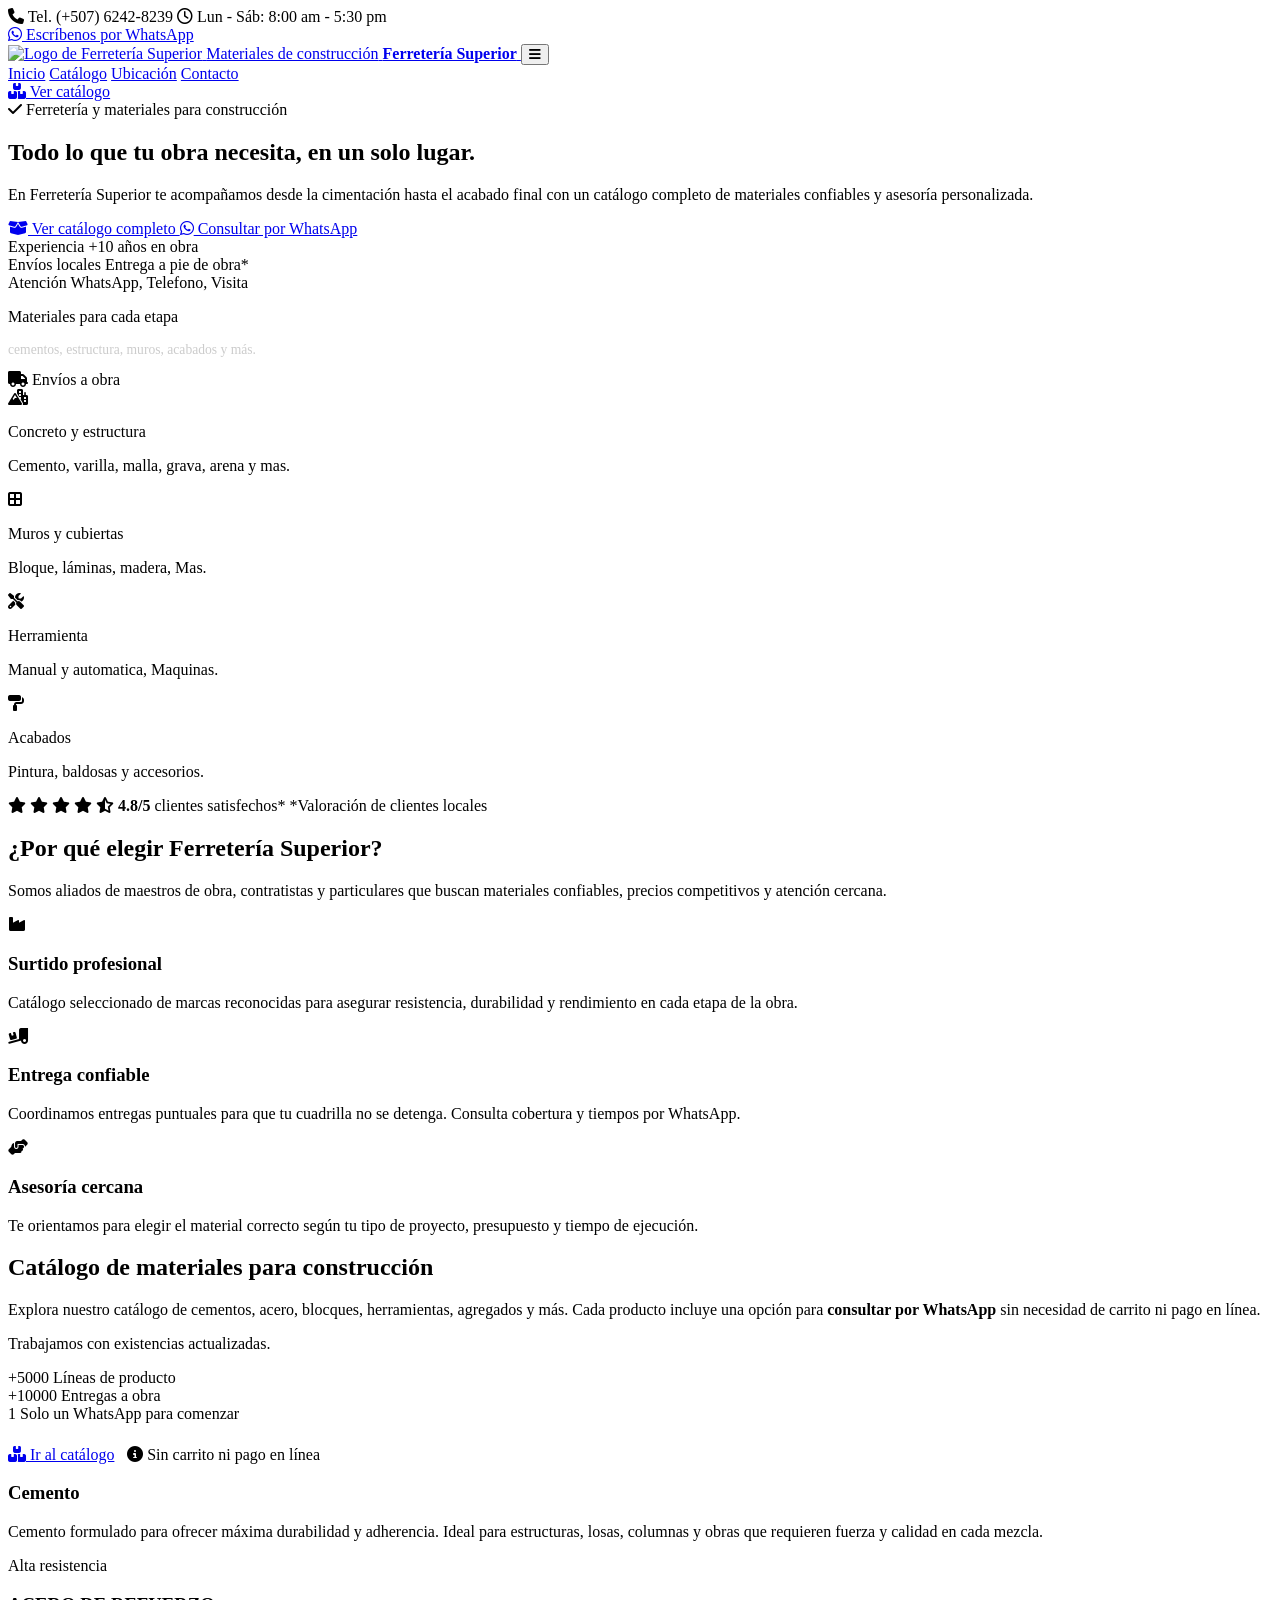
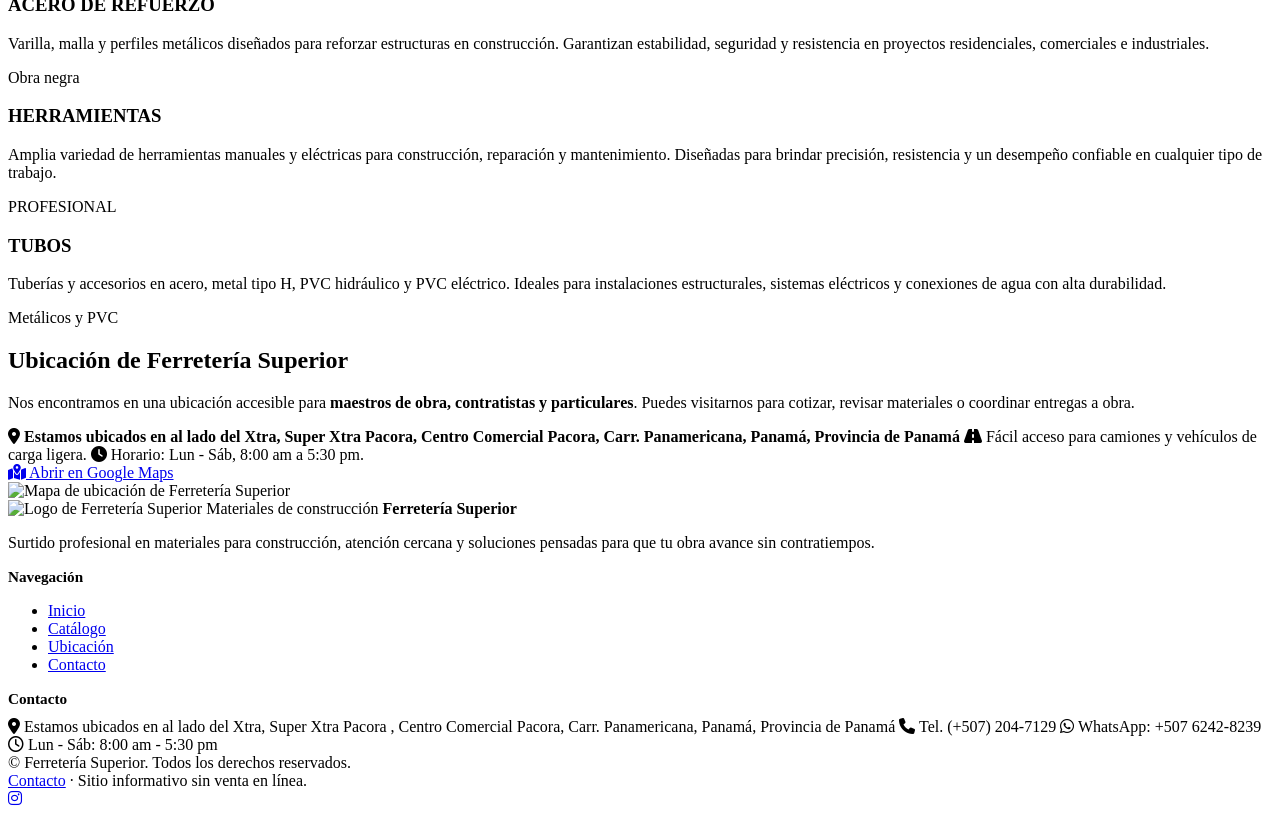
==== index.html @ 2f83ff66 "Add files via upload" ====
<!DOCTYPE html>
<html lang="es">
  <head>
    <meta charset="UTF-8" />
    <meta
      name="viewport"
      content="width=device-width, initial-scale=1.0"
    />
    <title>Ferretería Superior | Materiales para Construcción</title>
    <meta
      name="description"
      content="Ferretería Superior ofrece cemento, acero, block, tabique, agregados y más materiales para construcción. Catálogo profesional, atención por WhatsApp y ubicación clara."
    />
    <meta
      name="keywords"
      content="ferretería, materiales de construcción, cemento, varilla, block, arena, grava, Ferretería Superior"
    />
    <meta name="author" content="Ferretería Superior" />
    <meta property="og:title" content="Ferretería Superior | Materiales para Construcción" />
    <meta
      property="og:description"
      content="Tu aliado confiable en materiales de construcción. Consulta y realiza pedidos por WhatsApp."
    />
    <meta property="og:type" content="website" />

    <link
      rel="preconnect"
      href="https://fonts.googleapis.com"
    />
    <link
      rel="preconnect"
      href="https://fonts.gstatic.com"
      crossorigin
    />
    <link
      href="https://fonts.googleapis.com/css2?family=Poppins:wght@300;400;500;600;700&display=swap"
      rel="stylesheet"
    />
    <link
      rel="stylesheet"
      href="https://cdnjs.cloudflare.com/ajax/libs/font-awesome/6.5.1/css/all.min.css"
      integrity="sha512-DTOQO9RWCH3ppGqcWaEA1BIZOC6xxalwEsw9c2QQeAIftl+Vegovlnee1c9QX4TctnWMn13TZye+giMm8e2LwA=="
      crossorigin="anonymous"
      referrerpolicy="no-referrer"
    />
    <link rel="stylesheet" href="assets/css/styles.css" />
    <link rel="canonical" href="https://www.ferreteriasuperior.com/" />
  </head>
  <body>
    <div class="top-bar">
      <div class="container top-bar-inner">
        <div class="top-bar-info">
          <span>
            <i class="fa-solid fa-phone"></i>
            Tel. (+507) 6242-8239
          </span>
          <span>
            <i class="fa-regular fa-clock"></i>
            Lun - Sáb: 8:00 am - 5:30 pm
          </span>
        </div>
        <div class="top-bar-cta">
          <a
            href="https://wa.me/62428239?text=Hola%20Ferreter%C3%ADa%20Superior%2C%20quiero%20informaci%C3%B3n%20sobre%20materiales%20de%20construcci%C3%B3n."
            target="_blank"
            rel="noopener"
          >
            <i class="fa-brands fa-whatsapp"></i>
            Escríbenos por WhatsApp
          </a>
        </div>
      </div>
    </div>

    <header>
      <nav class="nav">
        <div class="container nav-inner">
          <a href="index.html" class="logo" aria-label="Inicio Ferretería Superior">
            <span class="logo-mark">
              <img src="img/LOGO.png" alt="Logo de Ferretería Superior" />
            </span>
            <span class="logo-text">
              <span>Materiales de construcción</span>
              <strong>Ferretería Superior</strong>
            </span>
          </a>

          <button
            class="nav-toggle"
            aria-label="Abrir menú"
          >
            <i class="fa-solid fa-bars"></i>
          </button>

          <div class="nav-links">
            <a href="index.html" class="active">Inicio</a>
            <a href="catalog.html">Catálogo</a>
            <a href="#ubicacion">Ubicación</a>
            <a href="contact.html">Contacto</a>
          </div>

          <div class="nav-actions">
            <a href="catalog.html" class="btn-outline">
              <i class="fa-solid fa-boxes-stacked"></i>
              Ver catálogo
            </a>
          </div>
        </div>
      </nav>

      <section class="hero">
        <div class="container hero-grid">
          <div>
            <div class="hero-kicker">
              <span class="badge">
                <i class="fa-solid fa-check"></i>
              </span>
              Ferretería y materiales para construcción
            </div>
            <h1 class="hero-title">
              Todo lo que tu
              <span class="hero-highlight">obra</span> necesita, en un solo lugar.
            </h1>
            <p class="hero-subtitle">
              En Ferretería Superior te acompañamos desde la cimentación hasta el
              acabado final con un catálogo completo de materiales confiables y asesoría
              personalizada.
            </p>
            <div class="hero-cta">
              <a href="catalog.html" class="btn-primary">
                <i class="fa-solid fa-box-open"></i>
                Ver catálogo completo
              </a>
              <a
                href="https://wa.me/62428239?text=Hola%20Ferreter%C3%ADa%20Superior%2C%20tengo%20una%20consulta%20sobre%20materiales%20para%20mi%20obra."
                target="_blank"
                rel="noopener"
                class="btn-secondary-light"
              >
                <i class="fa-brands fa-whatsapp"></i>
                Consultar por WhatsApp
              </a>
            </div>
            <div class="hero-meta">
              <div class="hero-meta-item">
                <span class="label">Experiencia</span>
                <span class="value">+10 años en obra</span>
              </div>
              <div class="hero-meta-item">
                <span class="label">Envíos locales</span>
                <span class="value">Entrega a pie de obra*</span>
              </div>
              <div class="hero-meta-item">
                <span class="label">Atención</span>
                <span class="value">WhatsApp, Telefono, Visita</span>
              </div>
            </div>
          </div>

          <aside class="hero-card" aria-label="Resumen de servicios de ferretería">
            <div class="hero-card-header">
              <div>
                <p class="hero-card-title">Materiales para cada etapa</p>
                <p style="font-size: 0.85rem; color: #cccccc;">
                  cementos, estructura, muros, acabados y más.
                </p>
              </div>
              <span class="hero-card-chip">
                <i class="fa-solid fa-truck"></i>
                Envíos a obra
              </span>
            </div>
            <div class="hero-card-grid">
              <div class="hero-mini-card">
                <i class="fa-solid fa-mountain-city"></i>
                <p class="hero-mini-title">Concreto y estructura</p>
                <p class="hero-mini-text">Cemento, varilla, malla, grava, arena y mas.</p>
              </div>
              <div class="hero-mini-card">
                <i class="fa-solid fa-border-all"></i>
                <p class="hero-mini-title">Muros y cubiertas</p>
                <p class="hero-mini-text">Bloque, láminas, madera, Mas.</p>
              </div>
              <div class="hero-mini-card">
                <i class="fa-solid fa-screwdriver-wrench"></i>
                <p class="hero-mini-title">Herramienta</p>
                <p class="hero-mini-text">Manual y automatica, Maquinas.</p>
              </div>
              <div class="hero-mini-card">
                <i class="fa-solid fa-paint-roller"></i>
                <p class="hero-mini-title">Acabados</p>
                <p class="hero-mini-text">Pintura, baldosas y accesorios.</p>
              </div>
            </div>
            <div class="hero-rating">
              <span>
                <span class="stars">
                  <i class="fa-solid fa-star"></i>
                  <i class="fa-solid fa-star"></i>
                  <i class="fa-solid fa-star"></i>
                  <i class="fa-solid fa-star"></i>
                  <i class="fa-solid fa-star-half-stroke"></i>
                </span>
                <strong>4.8/5</strong> clientes satisfechos*
              </span>
              <span>*Valoración de clientes locales</span>
            </div>
          </aside>
        </div>
      </section>
    </header>

    <main>
      <section class="section features" aria-labelledby="beneficios-title">
        <div class="container">
          <h2 id="beneficios-title" class="section-title">¿Por qué elegir Ferretería Superior?</h2>
          <p class="section-subtitle">
            Somos aliados de maestros de obra, contratistas y particulares que buscan
            materiales confiables, precios competitivos y atención cercana.
          </p>
          <div class="features-grid" aria-label="Beneficios principales">
            <article class="feature-card">
              <div class="feature-icon">
                <i class="fa-solid fa-industry"></i>
              </div>
              <h3 class="feature-title">Surtido profesional</h3>
              <p class="feature-text">
                Catálogo seleccionado de marcas reconocidas para asegurar resistencia,
                durabilidad y rendimiento en cada etapa de la obra.
              </p>
            </article>
            <article class="feature-card">
              <div class="feature-icon">
                <i class="fa-solid fa-truck-ramp-box"></i>
              </div>
              <h3 class="feature-title">Entrega confiable</h3>
              <p class="feature-text">
                Coordinamos entregas puntuales para que tu cuadrilla no se detenga. Consulta
                cobertura y tiempos por WhatsApp.
              </p>
            </article>
            <article class="feature-card">
              <div class="feature-icon">
                <i class="fa-solid fa-handshake-angle"></i>
              </div>
              <h3 class="feature-title">Asesoría cercana</h3>
              <p class="feature-text">
                Te orientamos para elegir el material correcto según tu tipo de proyecto,
                presupuesto y tiempo de ejecución.
              </p>
            </article>
          </div>
        </div>
      </section>

      <section
        class="section"
        aria-labelledby="catalogo-inicio-title"
      >
        <div class="container catalog-preview-grid">
          <div class="catalog-preview-copy">
            <h2 id="catalogo-inicio-title" class="section-title">
              Catálogo de materiales para construcción
            </h2>
            <p>
              Explora nuestro catálogo de cementos, acero, blocques, herramientas, agregados y más.
              Cada producto incluye una opción para
              <strong>consultar por WhatsApp</strong> sin necesidad de carrito ni pago en línea.
            </p>
            <p>
              Trabajamos con existencias actualizadas.
            </p>
            
            <div class="catalog-preview-stats">
              <div class="catalog-preview-stat">
                <span class="number">+5000</span>
                <span class="label">Líneas de producto</span>
              </div>
              <div class="catalog-preview-stat">
                <span class="number">+10000</span>
                <span class="label">Entregas a obra</span>
              </div>
              <div class="catalog-preview-stat">
                <span class="number">1</span>
                <span class="label">Solo un WhatsApp para comenzar</span>
              </div>
            </div>
            <div style="margin-top: 1.4rem; display: flex; gap: 0.8rem; flex-wrap: wrap;">
              <a href="catalog.html" class="btn-primary">
                <i class="fa-solid fa-boxes-stacked"></i>
                Ir al catálogo
              </a>
              <span class="badge-soft">
                <i class="fa-solid fa-circle-info"></i>
                Sin carrito ni pago en línea
              </span>
            </div>
          </div>
          <div class="catalog-preview-cards" aria-hidden="true">
            <div class="catalog-preview-card yellow">
              <h3>Cemento</h3>
              <p>Cemento formulado para ofrecer máxima durabilidad y adherencia. Ideal para estructuras, losas, columnas y obras que requieren fuerza y calidad en cada mezcla.</p>
              <span class="badge">Alta resistencia</span>
            </div>
            <div class="catalog-preview-card">
              <h3>ACERO DE REFUERZO</h3>
              <p>Varilla, malla y perfiles metálicos diseñados para reforzar estructuras en construcción. Garantizan estabilidad, seguridad y resistencia en proyectos residenciales, comerciales e industriales.</p>
              <span class="badge">Obra negra</span>
            </div>
            <div class="catalog-preview-card">
              <h3>HERRAMIENTAS</h3>
              <p>Amplia variedad de herramientas manuales y eléctricas para construcción, reparación y mantenimiento. Diseñadas para brindar precisión, resistencia y un desempeño confiable en cualquier tipo de trabajo.</p>
              <span class="badge">PROFESIONAL</span>
            </div>
            <div class="catalog-preview-card yellow">
              <h3>TUBOS</h3>
              <p>Tuberías y accesorios en acero, metal tipo H, PVC hidráulico y PVC eléctrico. Ideales para instalaciones estructurales, sistemas eléctricos y conexiones de agua con alta durabilidad.</p>
              <span class="badge">Metálicos y PVC</span>
            </div>
          </div>
        </div>
      </section>

      <section
        id="ubicacion"
        class="section location-section"
        aria-labelledby="ubicacion-title"
      >
        <div class="container location-layout">
          <div class="location-content">
            <h2 id="ubicacion-title" class="section-title">Ubicación de Ferretería Superior</h2>
            <p>
              Nos encontramos en una ubicación accesible para
              <strong>maestros de obra, contratistas y particulares</strong>. Puedes visitarnos
              para cotizar, revisar materiales o coordinar entregas a obra.
            </p>
            <div class="location-details">
              <span>
                <i class="fa-solid fa-location-dot"></i>
                <strong>Estamos ubicados en al lado del Xtra, 
                  Super Xtra Pacora, Centro Comercial Pacora, Carr. 
                  Panamericana, Panamá, Provincia de Panamá</strong>
              </span>
              <span>
                <i class="fa-solid fa-road"></i>
                Fácil acceso para camiones y vehículos de carga ligera.
              </span>
              <span>
                <i class="fa-solid fa-clock"></i>
                Horario: Lun - Sáb, 8:00 am a 5:30 pm.
              </span>
            </div>
            <a
              href="https://maps.app.goo.gl/yae9bKCoXmXaWmtn6"
              target="_blank"
              rel="noopener"
              class="btn-map"
            >
              <i class="fa-solid fa-map-location-dot"></i>
              Abrir en Google Maps
            </a>
          </div>
          <div class="location-map">
            <img
              src="img/MAP_LOCATION.png"
              alt="Mapa de ubicación de Ferretería Superior"
            />
          </div>
        </div>
      </section>
    </main>

    <footer>
      <div class="container footer-top">
        <div class="footer-grid">
          <div class="footer-brand">
            <div class="logo" aria-label="Ferretería Superior">
              <span class="logo-mark">
                <img src="img/LOGO.png" alt="Logo de Ferretería Superior" />
              </span>
              <span class="logo-text">
                <span>Materiales de construcción</span>
                <strong>Ferretería Superior</strong>
              </span>
            </div>
            <p>
              Surtido profesional en materiales para construcción, atención cercana y
              soluciones pensadas para que tu obra avance sin contratiempos.
            </p>
          </div>
          <div class="footer-links">
            <h3 style="font-size: 0.95rem; margin-bottom: 0.6rem;">Navegación</h3>
            <ul>
              <li><a href="index.html">Inicio</a></li>
              <li><a href="catalog.html">Catálogo</a></li>
              <li><a href="#ubicacion">Ubicación</a></li>
              <li><a href="contact.html">Contacto</a></li>
            </ul>
          </div>
          <div>
            <h3 style="font-size: 0.95rem; margin-bottom: 0.6rem;">Contacto</h3>
            <div class="footer-contact-list">
              <span>
                <i class="fa-solid fa-location-dot"></i>
                Estamos ubicados en al lado del Xtra, Super Xtra Pacora
                , Centro Comercial Pacora, Carr. Panamericana, Panamá, 
                Provincia de Panamá
              </span>
              <span>
                <i class="fa-solid fa-phone"></i>
                Tel. (+507) 204-7129
              </span>
              <span>
                <i class="fa-brands fa-whatsapp"></i>
                WhatsApp: +507 6242-8239
              </span>
              <span>
                <i class="fa-regular fa-clock"></i>
                Lun - Sáb: 8:00 am - 5:30 pm
              </span>
            </div>
          </div>
        </div>
      </div>
      <div class="container footer-bottom">
        <div>
          © <span data-year></span> Ferretería Superior. Todos los derechos reservados.
        </div>
        <div class="footer-meta">
          <a href="contact.html">Contacto</a>
          <span> · </span>
          <span>Sitio informativo sin venta en línea.</span>
        </div>
        <div class="footer-social" aria-label="Redes sociales">
          <a href="https://www.instagram.com/ferreteriasuperior/" aria-label="Instagram Ferretería Superior">
            <i class="fa-brands fa-instagram"></i>
          </a>
        </div>
      </div>
    </footer>

    <script src="assets/js/products.js"></script>
    <script src="assets/js/main.js"></script>
  </body>
</html>
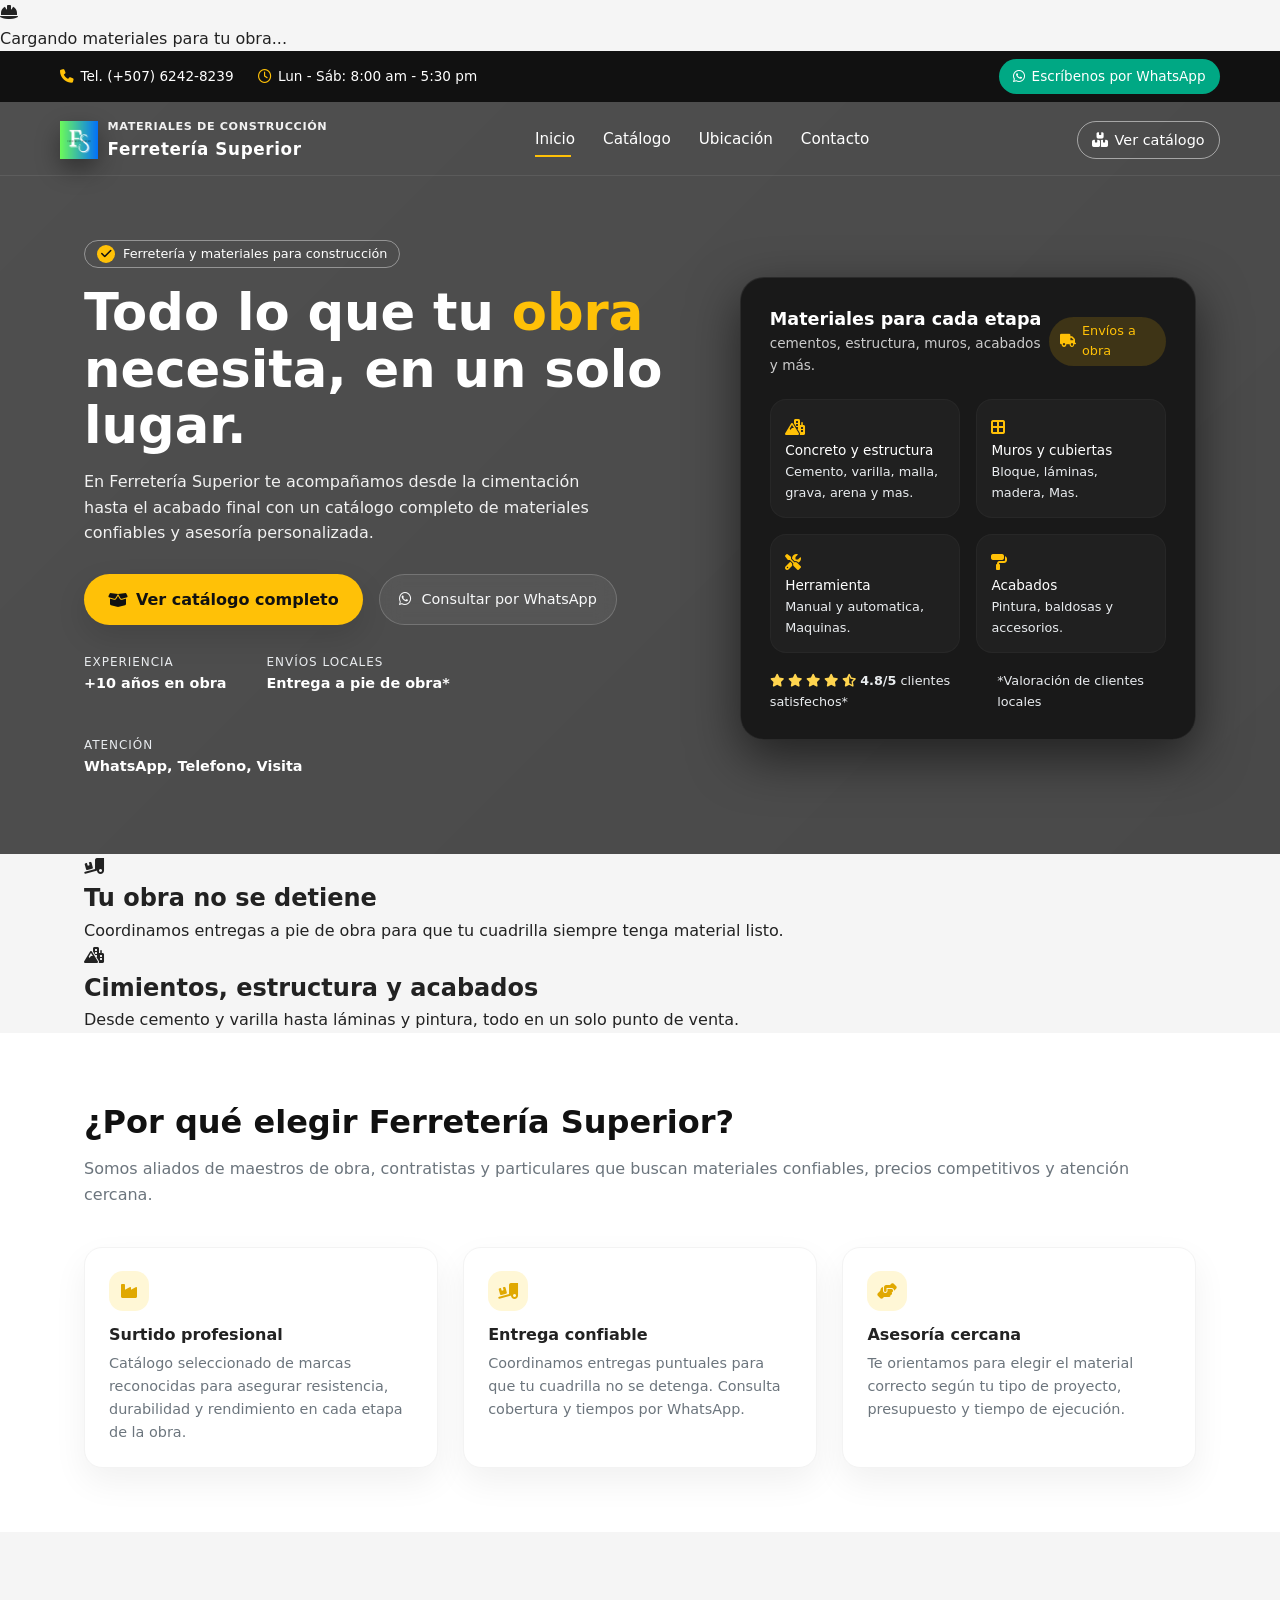
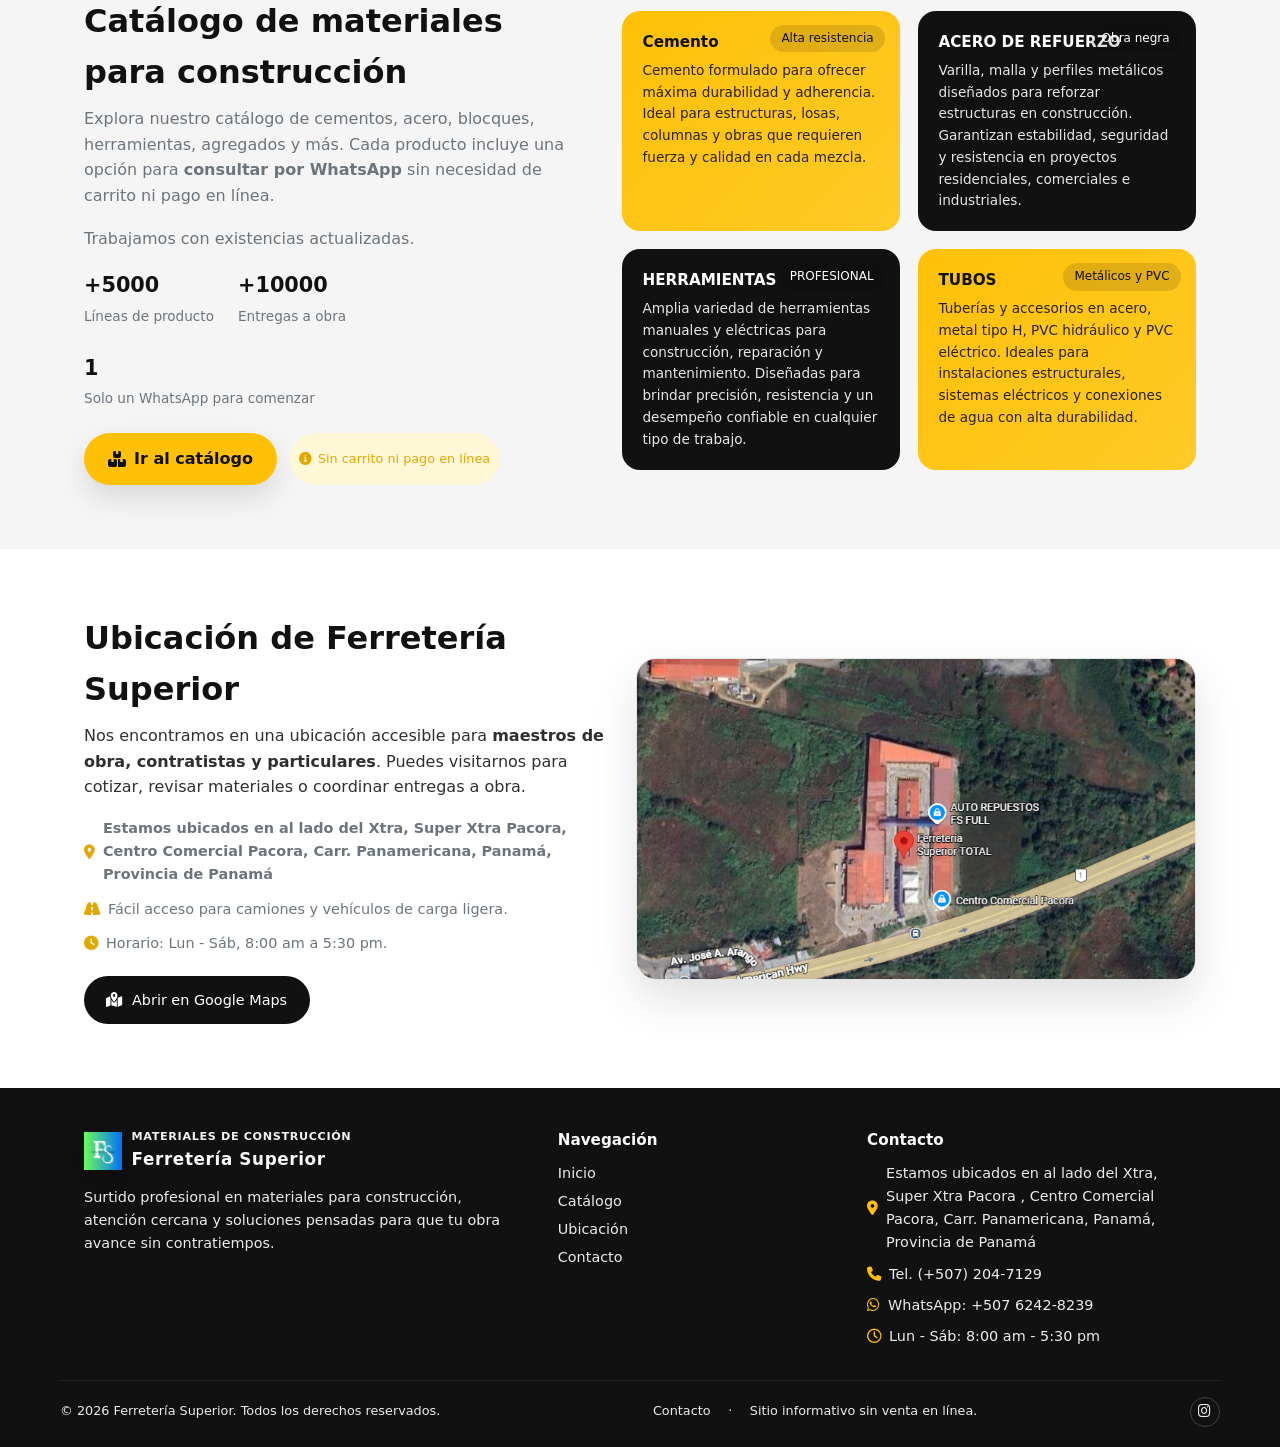
==== commit 061cfb11: "Add files via upload" ====
--- a/index.html
+++ b/index.html
@@ -47,6 +47,19 @@
     <link rel="canonical" href="https://www.ferreteriasuperior.com/" />
   </head>
   <body>
+    <!-- Preloader solo para la página de inicio -->
+    <div id="home-preloader" class="home-preloader" aria-hidden="true">
+      <div class="home-preloader-inner">
+        <div class="home-preloader-icon">
+          <i class="fa-solid fa-hard-hat"></i>
+        </div>
+        <p class="home-preloader-text">Cargando materiales para tu obra...</p>
+        <div class="home-preloader-bar">
+          <span class="home-preloader-bar-fill"></span>
+        </div>
+      </div>
+    </div>
+
     <div class="top-bar">
       <div class="container top-bar-inner">
         <div class="top-bar-info">
@@ -210,6 +223,34 @@
       </section>
     </header>
 
+    <!-- Banner scroller creativo entre header y contenido -->
+    <section class="home-banner-slider" data-home-banner aria-label="Mensajes destacados de Ferretería Superior">
+      <div class="container home-banner-inner">
+        <div class="home-banner-track">
+          <article class="home-banner-slide">
+            <div class="home-banner-icon">
+              <i class="fa-solid fa-truck-ramp-box"></i>
+            </div>
+            <div class="home-banner-copy">
+              <h2>Tu obra no se detiene</h2>
+              <p>Coordinamos entregas a pie de obra para que tu cuadrilla siempre tenga material listo.</p>
+            </div>
+          </article>
+
+          <article class="home-banner-slide">
+            <div class="home-banner-icon">
+              <i class="fa-solid fa-mountain-city"></i>
+            </div>
+            <div class="home-banner-copy">
+              <h2>Cimientos, estructura y acabados</h2>
+              <p>Desde cemento y varilla hasta láminas y pintura, todo en un solo punto de venta.</p>
+            </div>
+          </article>
+
+        </div>
+      </div>
+    </section>
+
     <main>
       <section class="section features" aria-labelledby="beneficios-title">
         <div class="container">
--- a/assets/css/styles.css
+++ b/assets/css/styles.css
@@ -0,0 +1,1394 @@
+/* Base reset and typography */
+*,
+*::before,
+*::after {
+  box-sizing: border-box;
+  margin: 0;
+  padding: 0;
+}
+
+html {
+  scroll-behavior: smooth;
+}
+
+body {
+  font-family: "Poppins", system-ui, -apple-system, BlinkMacSystemFont, "Segoe UI",
+    sans-serif;
+  color: #222222;
+  background-color: #f5f5f5;
+  line-height: 1.6;
+}
+
+img {
+  max-width: 100%;
+  display: block;
+}
+
+a {
+  text-decoration: none;
+  color: inherit;
+}
+
+ul {
+  list-style: none;
+}
+
+button {
+  font-family: inherit;
+}
+
+/* Color palette */
+:root {
+  --yellow: #ffc107;
+  --yellow-dark: #e0a800;
+  --black: #111111;
+  --gray-dark: #2f2f2f;
+  --gray: #6c757d;
+  --gray-light: #e9ecef;
+  --white: #ffffff;
+  --accent: #00a884; /* WhatsApp green-ish */
+  --accent-dark: #008f71;
+  --shadow-soft: 0 12px 30px rgba(0, 0, 0, 0.12);
+  --radius-lg: 14px;
+  --radius-md: 10px;
+  --radius-pill: 999px;
+  --transition-fast: 0.2s ease;
+}
+
+/* Layout helpers */
+.container {
+  width: 100%;
+  max-width: 1160px;
+  margin: 0 auto;
+  padding: 0 1.5rem;
+}
+
+.section {
+  padding: 4rem 0;
+}
+
+.section-title {
+  font-size: 2rem;
+  margin-bottom: 0.5rem;
+  font-weight: 700;
+  color: var(--black);
+}
+
+.section-subtitle {
+  color: var(--gray);
+  margin-bottom: 2.5rem;
+}
+
+/* Top bar & navigation */
+.top-bar {
+  background: var(--black);
+  color: var(--white);
+  font-size: 0.85rem;
+}
+
+.top-bar-inner {
+  display: flex;
+  align-items: center;
+  justify-content: space-between;
+  gap: 1rem;
+  padding: 0.5rem 0;
+}
+
+.top-bar-info {
+  display: flex;
+  align-items: center;
+  gap: 1.5rem;
+}
+
+.top-bar-info span {
+  display: inline-flex;
+  align-items: center;
+  gap: 0.4rem;
+}
+
+.top-bar-info i {
+  color: var(--yellow);
+}
+
+.top-bar-cta a {
+  display: inline-flex;
+  align-items: center;
+  gap: 0.4rem;
+  background: var(--accent);
+  padding: 0.4rem 0.9rem;
+  border-radius: var(--radius-pill);
+  font-weight: 500;
+  transition: background var(--transition-fast), transform var(--transition-fast);
+}
+
+.top-bar-cta a:hover {
+  background: var(--accent-dark);
+  transform: translateY(-1px);
+}
+
+header {
+  background: linear-gradient(
+      135deg,
+      rgba(0, 0, 0, 0.68),
+      rgba(0, 0, 0, 0.7)
+    ),
+    url("https://images.pexels.com/photos/5854194/pexels-photo-5854194.jpeg?auto=compress&cs=tinysrgb&w=1600")
+      center/cover no-repeat;
+  color: var(--white);
+}
+
+.nav {
+  border-bottom: 1px solid rgba(255, 255, 255, 0.08);
+}
+
+.nav-inner {
+  display: flex;
+  align-items: center;
+  justify-content: space-between;
+  padding: 1rem 0 0.75rem;
+}
+
+.logo {
+  display: flex;
+  align-items: center;
+  gap: 0.6rem;
+  font-weight: 700;
+  letter-spacing: 0.04em;
+}
+
+.logo-mark {
+  width: 38px;
+  height: 38px;
+  border-radius: 12px;
+  background: radial-gradient(circle at 30% 20%, #ffe57f, var(--yellow-dark));
+  display: inline-flex;
+  align-items: center;
+  justify-content: center;
+  box-shadow: 0 10px 24px rgba(0, 0, 0, 0.4);
+}
+
+.logo-mark i {
+  font-size: 1.3rem;
+}
+
+.logo-text span {
+  display: block;
+  font-size: 0.7rem;
+  text-transform: uppercase;
+  color: #f1f1f1;
+}
+
+.logo-text strong {
+  font-size: 1.05rem;
+}
+
+.nav-links {
+  display: flex;
+  align-items: center;
+  gap: 1.75rem;
+  font-size: 0.95rem;
+}
+
+.nav-links a {
+  position: relative;
+  font-weight: 500;
+  padding-bottom: 0.15rem;
+}
+
+.nav-links a::after {
+  content: "";
+  position: absolute;
+  left: 0;
+  bottom: -0.2rem;
+  width: 0;
+  height: 2px;
+  background: var(--yellow);
+  transition: width var(--transition-fast);
+}
+
+.nav-links a:hover::after,
+.nav-links a.active::after {
+  width: 90%;
+}
+
+.nav-actions {
+  display: flex;
+  align-items: center;
+  gap: 0.75rem;
+}
+
+.btn-outline {
+  border-radius: var(--radius-pill);
+  padding: 0.4rem 0.9rem;
+  border: 1px solid rgba(255, 255, 255, 0.5);
+  font-size: 0.9rem;
+  display: inline-flex;
+  align-items: center;
+  gap: 0.4rem;
+  transition: background var(--transition-fast), color var(--transition-fast),
+    transform var(--transition-fast);
+}
+
+.btn-outline:hover {
+  background: var(--yellow);
+  color: var(--black);
+  transform: translateY(-1px);
+}
+
+.nav-toggle {
+  display: none;
+  border: none;
+  background: transparent;
+  color: var(--white);
+  font-size: 1.45rem;
+}
+
+/* Hero */
+.hero {
+  padding: 4rem 0 4.75rem;
+}
+
+.hero-grid {
+  display: grid;
+  grid-template-columns: minmax(0, 1.6fr) minmax(0, 1.2fr);
+  gap: 3rem;
+  align-items: center;
+}
+
+.hero-kicker {
+  display: inline-flex;
+  align-items: center;
+  gap: 0.5rem;
+  padding: 0.2rem 0.75rem;
+  border-radius: var(--radius-pill);
+  border: 1px solid rgba(255, 255, 255, 0.4);
+  font-size: 0.8rem;
+  margin-bottom: 1rem;
+}
+
+.hero-kicker span.badge {
+  display: inline-flex;
+  align-items: center;
+  justify-content: center;
+  width: 18px;
+  height: 18px;
+  border-radius: 999px;
+  background: var(--yellow);
+  color: var(--black);
+  font-size: 0.75rem;
+  font-weight: 700;
+}
+
+.hero-title {
+  font-size: clamp(2.4rem, 4vw, 3.2rem);
+  line-height: 1.1;
+  margin-bottom: 1rem;
+}
+
+.hero-highlight {
+  color: var(--yellow);
+}
+
+.hero-subtitle {
+  color: #f1f1f1;
+  max-width: 32rem;
+  margin-bottom: 1.75rem;
+}
+
+.hero-cta {
+  display: flex;
+  align-items: center;
+  gap: 1rem;
+  margin-bottom: 1.75rem;
+  flex-wrap: wrap;
+}
+
+.btn-primary {
+  background: var(--yellow);
+  color: var(--black);
+  padding: 0.8rem 1.5rem;
+  border-radius: var(--radius-pill);
+  font-weight: 600;
+  display: inline-flex;
+  align-items: center;
+  gap: 0.5rem;
+  box-shadow: var(--shadow-soft);
+  transition: background var(--transition-fast), transform var(--transition-fast),
+    box-shadow var(--transition-fast);
+}
+
+.btn-primary:hover {
+  background: var(--yellow-dark);
+  transform: translateY(-2px);
+  box-shadow: 0 18px 40px rgba(0, 0, 0, 0.25);
+}
+
+.btn-secondary-light {
+  background: rgba(255, 255, 255, 0.06);
+  border-radius: var(--radius-pill);
+  padding: 0.8rem 1.2rem;
+  display: inline-flex;
+  align-items: center;
+  gap: 0.6rem;
+  font-size: 0.9rem;
+  color: #f8f9fa;
+  border: 1px solid rgba(255, 255, 255, 0.18);
+  backdrop-filter: blur(10px);
+  transition: background var(--transition-fast), transform var(--transition-fast);
+}
+
+.btn-secondary-light:hover {
+  background: rgba(255, 255, 255, 0.14);
+  transform: translateY(-1px);
+}
+
+.hero-meta {
+  display: flex;
+  gap: 2.5rem;
+  flex-wrap: wrap;
+  font-size: 0.9rem;
+}
+
+.hero-meta-item span {
+  display: block;
+}
+
+.hero-meta-item span.label {
+  color: var(--gray-light);
+  text-transform: uppercase;
+  font-size: 0.75rem;
+  letter-spacing: 0.08em;
+}
+
+.hero-meta-item span.value {
+  font-weight: 600;
+}
+
+.hero-card {
+  background: rgba(17, 17, 17, 0.85);
+  border-radius: 24px;
+  padding: 1.7rem 1.8rem;
+  box-shadow: 0 18px 50px rgba(0, 0, 0, 0.55);
+  border: 1px solid rgba(255, 255, 255, 0.08);
+  backdrop-filter: blur(18px);
+}
+
+.hero-card-header {
+  display: flex;
+  align-items: center;
+  justify-content: space-between;
+  margin-bottom: 1.4rem;
+}
+
+.hero-card-title {
+  font-weight: 600;
+  font-size: 1.1rem;
+}
+
+.hero-card-chip {
+  padding: 0.25rem 0.7rem;
+  border-radius: var(--radius-pill);
+  background: rgba(255, 193, 7, 0.16);
+  color: var(--yellow);
+  font-size: 0.8rem;
+  display: inline-flex;
+  align-items: center;
+  gap: 0.35rem;
+}
+
+.hero-card-grid {
+  display: grid;
+  grid-template-columns: repeat(2, minmax(0, 1fr));
+  gap: 1rem;
+}
+
+.hero-mini-card {
+  background: #202020;
+  border-radius: 16px;
+  padding: 0.9rem;
+  border: 1px solid rgba(255, 255, 255, 0.03);
+}
+
+.hero-mini-card i {
+  color: var(--yellow);
+  margin-bottom: 0.35rem;
+}
+
+.hero-mini-title {
+  font-size: 0.85rem;
+  font-weight: 500;
+}
+
+.hero-mini-text {
+  font-size: 0.8rem;
+  color: var(--gray-light);
+}
+
+.hero-rating {
+  display: flex;
+  align-items: center;
+  justify-content: space-between;
+  margin-top: 1.1rem;
+  font-size: 0.8rem;
+  color: var(--gray-light);
+}
+
+.hero-rating span.stars {
+  color: #ffd54f;
+}
+
+/* Catalog / product cards */
+.page-header {
+  padding: 4.5rem 0 2.5rem;
+  background: linear-gradient(135deg, #111111, #1f1f1f);
+  color: var(--white);
+}
+
+.page-header .section-title {
+  color: var(--white);
+}
+
+.breadcrumbs {
+  font-size: 0.85rem;
+  color: var(--gray-light);
+  margin-bottom: 0.6rem;
+}
+
+.breadcrumbs a {
+  color: var(--gray-light);
+}
+
+.catalog-toolbar {
+  display: flex;
+  align-items: center;
+  justify-content: space-between;
+  gap: 1rem;
+  margin-bottom: 1.5rem;
+  flex-wrap: wrap;
+}
+
+.catalog-toolbar span {
+  font-size: 0.9rem;
+  color: var(--gray);
+}
+
+.catalog-search {
+  display: flex;
+  align-items: center;
+  gap: 0.5rem;
+  background: var(--white);
+  border-radius: var(--radius-pill);
+  padding: 0.35rem 0.8rem;
+  border: 1px solid var(--gray-light);
+}
+
+.catalog-search input {
+  border: none;
+  outline: none;
+  font-size: 0.9rem;
+  width: 180px;
+}
+
+.catalog-search i {
+  color: var(--gray);
+}
+
+.product-grid {
+  display: grid;
+  grid-template-columns: repeat(4, minmax(0, 1fr));
+  gap: 1.75rem;
+}
+
+.product-card {
+  background: var(--white);
+  border-radius: var(--radius-lg);
+  overflow: hidden;
+  box-shadow: 0 18px 40px rgba(0, 0, 0, 0.08);
+  display: flex;
+  flex-direction: column;
+  transition: transform var(--transition-fast), box-shadow var(--transition-fast),
+    border-color var(--transition-fast);
+  border: 1px solid #f1f1f1;
+}
+
+.product-card:hover {
+  transform: translateY(-6px);
+  box-shadow: 0 22px 50px rgba(0, 0, 0, 0.12);
+  border-color: var(--yellow);
+}
+
+.product-card-image {
+  position: relative;
+  overflow: hidden;
+}
+
+.product-card-image img {
+  height: 200px;
+  width: 100%;
+  object-fit: cover;
+  transition: transform 0.6s ease;
+}
+
+.product-card:hover .product-card-image img {
+  transform: scale(1.06);
+}
+
+.product-tag {
+  position: absolute;
+  top: 0.85rem;
+  left: 0.85rem;
+  background: rgba(0, 0, 0, 0.76);
+  color: var(--yellow);
+  padding: 0.3rem 0.7rem;
+  border-radius: var(--radius-pill);
+  font-size: 0.75rem;
+  display: inline-flex;
+  align-items: center;
+  gap: 0.35rem;
+}
+
+.product-card-body {
+  padding: 1.15rem 1.25rem 1.1rem;
+  display: flex;
+  flex-direction: column;
+  gap: 0.45rem;
+  flex: 1;
+}
+
+.product-card-title {
+  font-size: 1.05rem;
+  font-weight: 600;
+  color: var(--black);
+}
+
+.product-card-desc {
+  font-size: 0.9rem;
+  color: var(--gray);
+}
+
+.product-card-meta {
+  display: flex;
+  align-items: center;
+  justify-content: space-between;
+  margin-top: 0.3rem;
+  font-size: 0.9rem;
+}
+
+.product-card-price {
+  font-weight: 600;
+  color: var(--gray-dark);
+}
+
+.product-card-link {
+  display: inline-flex;
+  align-items: center;
+  gap: 0.35rem;
+  color: var(--yellow-dark);
+  font-weight: 500;
+  font-size: 0.9rem;
+}
+
+.product-card-link i {
+  font-size: 0.9rem;
+}
+
+/* Product detail + catalog sidebar */
+.product-page-layout,
+.catalog-page-layout {
+  display: grid;
+  grid-template-columns: minmax(0, 0.6fr) minmax(0, 2.4fr);
+  gap: 1.4rem;
+  align-items: flex-start;
+}
+
+.product-category-sidebar {
+  background: var(--white);
+  border-radius: var(--radius-lg);
+  padding: 1.1rem 1.2rem;
+  box-shadow: var(--shadow-soft);
+}
+
+.product-category-title {
+  font-size: 0.95rem;
+  font-weight: 600;
+  margin-bottom: 0.8rem;
+  color: var(--black);
+}
+
+.product-category-list {
+  display: flex;
+  flex-direction: column;
+  gap: 0.45rem;
+}
+
+.product-category-link {
+  font-size: 0.9rem;
+  padding: 0.35rem 0.4rem;
+  border-radius: 8px;
+  color: var(--gray-dark);
+  border: 1px solid transparent;
+  background: transparent;
+  text-align: left;
+  cursor: pointer;
+  transition: background var(--transition-fast), color var(--transition-fast),
+    border-color var(--transition-fast), transform var(--transition-fast);
+}
+
+.product-category-link.active {
+  background: #fff7d6;
+  color: var(--black);
+  border-color: var(--yellow);
+}
+
+.product-category-link:hover {
+  background: #fff7d6;
+  color: var(--black);
+  border-color: var(--yellow);
+  transform: translateX(2px);
+}
+
+.product-layout {
+  display: grid;
+  grid-template-columns: minmax(0, 1.5fr) minmax(0, 1.3fr);
+  gap: 2.5rem;
+  align-items: flex-start;
+}
+
+.product-gallery {
+  background: var(--white);
+  border-radius: var(--radius-lg);
+  padding: 1.2rem;
+  box-shadow: var(--shadow-soft);
+}
+
+.product-main-image {
+  border-radius: 16px;
+  overflow: hidden;
+}
+
+.product-main-image img {
+  width: 100%;
+  height: 340px;
+  object-fit: cover;
+}
+
+.product-info {
+  background: var(--white);
+  border-radius: var(--radius-lg);
+  padding: 1.5rem 1.6rem;
+  box-shadow: var(--shadow-soft);
+}
+
+.product-info-header {
+  display: flex;
+  justify-content: space-between;
+  gap: 1rem;
+  margin-bottom: 0.8rem;
+}
+
+.product-info-title {
+  font-size: 1.6rem;
+  margin-bottom: 0.25rem;
+}
+
+.product-info-category {
+  font-size: 0.85rem;
+  text-transform: uppercase;
+  letter-spacing: 0.08em;
+  color: var(--gray);
+}
+
+.product-info-price {
+  font-size: 1.35rem;
+  font-weight: 700;
+  color: var(--black);
+}
+
+.product-info-price span {
+  display: block;
+  font-size: 0.8rem;
+  font-weight: 400;
+  color: var(--gray);
+}
+
+.product-info-description {
+  font-size: 0.95rem;
+  color: var(--gray-dark);
+  margin: 0.85rem 0 1rem;
+}
+
+.product-specs {
+  margin-bottom: 1.2rem;
+}
+
+.product-specs h3 {
+  font-size: 0.95rem;
+  text-transform: uppercase;
+  letter-spacing: 0.08em;
+  color: var(--gray);
+  margin-bottom: 0.5rem;
+}
+
+.product-specs-list {
+  display: grid;
+  grid-template-columns: repeat(2, minmax(0, 1fr));
+  gap: 0.4rem 1rem;
+  font-size: 0.9rem;
+}
+
+.product-specs-list li {
+  display: flex;
+  align-items: center;
+  gap: 0.35rem;
+}
+
+.product-specs-list i {
+  color: var(--yellow-dark);
+  font-size: 0.8rem;
+}
+
+.product-actions {
+  display: flex;
+  flex-wrap: wrap;
+  align-items: center;
+  gap: 0.75rem;
+}
+
+.btn-whatsapp {
+  background: var(--accent);
+  color: var(--white);
+  padding: 0.85rem 1.4rem;
+  border-radius: var(--radius-pill);
+  display: inline-flex;
+  align-items: center;
+  gap: 0.5rem;
+  font-weight: 600;
+  border: none;
+  cursor: pointer;
+  box-shadow: 0 14px 34px rgba(0, 168, 132, 0.35);
+  transition: background var(--transition-fast), transform var(--transition-fast),
+    box-shadow var(--transition-fast);
+}
+
+.btn-whatsapp:hover {
+  background: var(--accent-dark);
+  transform: translateY(-2px);
+  box-shadow: 0 18px 42px rgba(0, 168, 132, 0.45);
+}
+
+.btn-outline-dark {
+  border-radius: var(--radius-pill);
+  border: 1px solid var(--gray-light);
+  padding: 0.75rem 1.25rem;
+  font-size: 0.9rem;
+  display: inline-flex;
+  align-items: center;
+  gap: 0.45rem;
+  background: var(--white);
+  cursor: pointer;
+  transition: background var(--transition-fast), border-color var(--transition-fast),
+    transform var(--transition-fast);
+}
+
+.btn-outline-dark:hover {
+  background: #f8f9fa;
+  border-color: var(--yellow);
+  transform: translateY(-1px);
+}
+
+/* Location section */
+.location-section {
+  background: #ffffff;
+}
+
+.location-layout {
+  display: grid;
+  grid-template-columns: minmax(0, 1.3fr) minmax(0, 1.4fr);
+  gap: 2rem;
+  align-items: center;
+}
+
+.location-map {
+  border-radius: 20px;
+  overflow: hidden;
+  box-shadow: 0 20px 45px rgba(0, 0, 0, 0.12);
+  border: 1px solid #e5e5e5;
+}
+
+.location-map img {
+  width: 100%;
+  height: 320px;
+  object-fit: cover;
+}
+
+.location-content p {
+  color: var(--gray-dark);
+  margin-bottom: 1.1rem;
+}
+
+.location-details {
+  display: grid;
+  gap: 0.7rem;
+  margin-bottom: 1.3rem;
+}
+
+.location-details span {
+  display: inline-flex;
+  align-items: center;
+  gap: 0.5rem;
+  color: var(--gray);
+  font-size: 0.9rem;
+}
+
+.location-details i {
+  color: var(--yellow-dark);
+}
+
+.btn-map {
+  background: var(--black);
+  color: var(--white);
+  padding: 0.8rem 1.4rem;
+  border-radius: var(--radius-pill);
+  display: inline-flex;
+  align-items: center;
+  gap: 0.6rem;
+  font-size: 0.9rem;
+  font-weight: 500;
+  transition: background var(--transition-fast), transform var(--transition-fast),
+    box-shadow var(--transition-fast);
+}
+
+.btn-map:hover {
+  background: #000000;
+  transform: translateY(-2px);
+  box-shadow: var(--shadow-soft);
+}
+
+/* Contact page */
+.contact-layout {
+  display: grid;
+  grid-template-columns: minmax(0, 1.2fr) minmax(0, 1.4fr);
+  gap: 2.5rem;
+  align-items: flex-start;
+}
+
+.contact-card {
+  background: var(--white);
+  border-radius: var(--radius-lg);
+  padding: 1.7rem 1.8rem;
+  box-shadow: var(--shadow-soft);
+}
+
+.contact-card + .contact-card {
+  margin-top: 1.25rem;
+}
+
+.contact-list {
+  display: grid;
+  gap: 0.9rem;
+}
+
+.contact-item {
+  display: flex;
+  align-items: flex-start;
+  gap: 0.75rem;
+}
+
+.contact-icon {
+  width: 36px;
+  height: 36px;
+  border-radius: 12px;
+  background: #fff7d6;
+  display: inline-flex;
+  align-items: center;
+  justify-content: center;
+  color: var(--yellow-dark);
+}
+
+.contact-text h3 {
+  font-size: 0.95rem;
+  margin-bottom: 0.15rem;
+}
+
+.contact-text p,
+.contact-text span {
+  font-size: 0.9rem;
+  color: var(--gray);
+}
+
+.contact-actions {
+  display: flex;
+  flex-wrap: wrap;
+  gap: 0.75rem;
+  margin-top: 1.2rem;
+}
+
+.contact-form {
+  background: var(--white);
+  border-radius: var(--radius-lg);
+  padding: 1.7rem 1.8rem;
+  box-shadow: var(--shadow-soft);
+}
+
+.contact-form h2 {
+  margin-bottom: 0.6rem;
+}
+
+.contact-form p {
+  font-size: 0.9rem;
+  color: var(--gray);
+  margin-bottom: 1.3rem;
+}
+
+.form-grid {
+  display: grid;
+  grid-template-columns: repeat(2, minmax(0, 1fr));
+  gap: 1rem;
+  margin-bottom: 1rem;
+}
+
+.form-field {
+  display: flex;
+  flex-direction: column;
+  gap: 0.3rem;
+}
+
+.form-field label {
+  font-size: 0.85rem;
+  font-weight: 500;
+  color: var(--gray-dark);
+}
+
+.form-field input,
+.form-field textarea {
+  border-radius: 10px;
+  border: 1px solid var(--gray-light);
+  padding: 0.6rem 0.8rem;
+  font-size: 0.9rem;
+  outline: none;
+  transition: border-color var(--transition-fast), box-shadow var(--transition-fast);
+}
+
+.form-field textarea {
+  resize: vertical;
+  min-height: 120px;
+}
+
+.form-field input:focus,
+.form-field textarea:focus {
+  border-color: var(--yellow-dark);
+  box-shadow: 0 0 0 1px rgba(255, 193, 7, 0.5);
+}
+
+.form-footer {
+  display: flex;
+  align-items: center;
+  justify-content: space-between;
+  gap: 1rem;
+  flex-wrap: wrap;
+  font-size: 0.8rem;
+  color: var(--gray);
+}
+
+/* Home: featured categories / benefits */
+.features {
+  background: #ffffff;
+}
+
+.features-grid {
+  display: grid;
+  grid-template-columns: repeat(3, minmax(0, 1fr));
+  gap: 1.6rem;
+}
+
+.feature-card {
+  background: var(--white);
+  border-radius: 18px;
+  padding: 1.4rem 1.5rem;
+  box-shadow: 0 14px 34px rgba(0, 0, 0, 0.06);
+  border: 1px solid #f3f3f3;
+}
+
+.feature-icon {
+  width: 40px;
+  height: 40px;
+  border-radius: 14px;
+  background: #fff7d6;
+  display: inline-flex;
+  align-items: center;
+  justify-content: center;
+  color: var(--yellow-dark);
+  margin-bottom: 0.7rem;
+}
+
+.feature-title {
+  font-size: 1rem;
+  font-weight: 600;
+  margin-bottom: 0.3rem;
+}
+
+.feature-text {
+  font-size: 0.9rem;
+  color: var(--gray);
+}
+
+/* Home: catalog preview */
+.catalog-preview-grid {
+  display: grid;
+  grid-template-columns: minmax(0, 1.4fr) minmax(0, 1.6fr);
+  gap: 2.2rem;
+  align-items: center;
+}
+
+.catalog-preview-copy p {
+  color: var(--gray);
+  margin-bottom: 1.1rem;
+}
+
+.catalog-preview-stats {
+  display: flex;
+  flex-wrap: wrap;
+  gap: 1.5rem;
+  margin-top: 0.75rem;
+}
+
+.catalog-preview-stat span.number {
+  display: block;
+  font-size: 1.3rem;
+  font-weight: 700;
+  color: var(--black);
+}
+
+.catalog-preview-stat span.label {
+  font-size: 0.85rem;
+  color: var(--gray);
+}
+
+.catalog-preview-cards {
+  display: grid;
+  grid-template-columns: repeat(2, minmax(0, 1fr));
+  gap: 1.1rem;
+}
+
+.catalog-preview-card {
+  background: #111111;
+  color: var(--white);
+  border-radius: 18px;
+  padding: 1.2rem 1.3rem;
+  position: relative;
+  overflow: hidden;
+  display: flex;
+  flex-direction: column;
+  min-height: 200px;
+}
+
+.catalog-preview-card.yellow {
+  background: linear-gradient(135deg, #ffc107, #ffca28);
+  color: #111111;
+}
+
+.catalog-preview-card h3 {
+  font-size: 0.95rem;
+  margin-bottom: 0.35rem;
+}
+
+.catalog-preview-card p {
+  font-size: 0.85rem;
+  opacity: 0.9;
+  flex: 1;
+}
+
+.catalog-preview-card span.badge {
+  position: absolute;
+  top: 0.9rem;
+  right: 0.95rem;
+  font-size: 0.75rem;
+  padding: 0.25rem 0.7rem;
+  border-radius: var(--radius-pill);
+  background: rgba(0, 0, 0, 0.12);
+}
+
+/* Footer */
+footer {
+  background: #111111;
+  color: #f8f9fa;
+  padding-top: 2.5rem;
+}
+
+.footer-top {
+  padding-bottom: 2rem;
+  border-bottom: 1px solid rgba(255, 255, 255, 0.08);
+}
+
+.footer-grid {
+  display: grid;
+  grid-template-columns: 1.6fr 1fr 1.2fr;
+  gap: 2.2rem;
+}
+
+.footer-brand p {
+  font-size: 0.9rem;
+  color: var(--gray-light);
+  margin-top: 0.8rem;
+}
+
+.footer-contact-list {
+  font-size: 0.9rem;
+  color: var(--gray-light);
+  display: grid;
+  gap: 0.5rem;
+}
+
+.footer-contact-list span {
+  display: inline-flex;
+  align-items: center;
+  gap: 0.5rem;
+}
+
+.footer-contact-list i {
+  color: var(--yellow);
+}
+
+.footer-links ul {
+  font-size: 0.9rem;
+  color: var(--gray-light);
+  display: grid;
+  gap: 0.3rem;
+}
+
+.footer-links a:hover {
+  color: var(--yellow);
+}
+
+.footer-bottom {
+  display: flex;
+  align-items: center;
+  justify-content: space-between;
+  gap: 1rem;
+  padding: 1rem 0 1.3rem;
+  font-size: 0.8rem;
+  color: var(--gray-light);
+  flex-wrap: wrap;
+}
+
+.footer-meta {
+  display: flex;
+  align-items: center;
+  gap: 1.1rem;
+  flex-wrap: wrap;
+}
+
+.footer-meta a {
+  color: var(--gray-light);
+}
+
+.footer-meta a:hover {
+  color: var(--yellow);
+}
+
+.footer-social {
+  display: flex;
+  align-items: center;
+  gap: 0.65rem;
+}
+
+.footer-social a {
+  width: 30px;
+  height: 30px;
+  border-radius: 999px;
+  border: 1px solid rgba(255, 255, 255, 0.2);
+  display: inline-flex;
+  align-items: center;
+  justify-content: center;
+  font-size: 0.9rem;
+}
+
+.footer-social a:hover {
+  background: rgba(255, 255, 255, 0.1);
+}
+
+/* Utility badges / chips */
+.badge-soft {
+  display: inline-flex;
+  align-items: center;
+  gap: 0.35rem;
+  padding: 0.25rem 0.6rem;
+  border-radius: var(--radius-pill);
+  background: #fff7d6;
+  color: var(--yellow-dark);
+  font-size: 0.8rem;
+}
+
+/* Category bar (product detail) */
+.category-bar {
+  background: #ffffff;
+  border-bottom: 1px solid #e5e5e5;
+}
+
+.category-bar-inner {
+  display: flex;
+  align-items: center;
+  justify-content: space-between;
+  gap: 1rem;
+  padding: 0.9rem 0;
+  flex-wrap: wrap;
+}
+
+.category-bar-label {
+  font-size: 0.9rem;
+  color: var(--gray-dark);
+  font-weight: 500;
+}
+
+.category-bar-chips {
+  display: flex;
+  flex-wrap: wrap;
+  gap: 0.5rem;
+}
+
+.category-chip {
+  font-size: 0.85rem;
+  padding: 0.35rem 0.9rem;
+  border-radius: var(--radius-pill);
+  border: 1px solid var(--gray-light);
+  background: #f8f9fa;
+  color: var(--gray-dark);
+  transition: background var(--transition-fast), color var(--transition-fast),
+    border-color var(--transition-fast), transform var(--transition-fast);
+}
+
+.category-chip:hover {
+  background: var(--yellow);
+  color: var(--black);
+  border-color: var(--yellow-dark);
+  transform: translateY(-1px);
+}
+
+/* Responsive */
+@media (max-width: 992px) {
+  .hero-grid {
+    grid-template-columns: minmax(0, 1fr);
+  }
+
+  .hero-card {
+    margin-top: 1.8rem;
+  }
+
+  .product-page-layout,
+  .catalog-page-layout {
+    grid-template-columns: minmax(0, 1fr);
+  }
+
+  .product-layout {
+    grid-template-columns: minmax(0, 1fr);
+  }
+
+  .product-main-image img {
+    height: 320px;
+  }
+
+  .location-layout {
+    grid-template-columns: minmax(0, 1fr);
+  }
+
+  .contact-layout {
+    grid-template-columns: minmax(0, 1fr);
+  }
+
+  .footer-grid {
+    grid-template-columns: minmax(0, 1fr) minmax(0, 1fr);
+  }
+}
+
+@media (max-width: 768px) {
+  .nav-inner {
+    padding-bottom: 1rem;
+  }
+
+  .nav-toggle {
+    display: block;
+  }
+
+  .nav-links,
+  .nav-actions {
+    display: none;
+  }
+
+  .nav-links.open,
+  .nav-actions.open {
+    display: flex;
+  }
+
+  .nav-links {
+    flex-direction: column;
+    align-items: flex-start;
+    padding-top: 1rem;
+  }
+
+  .nav-actions {
+    margin-top: 0.75rem;
+  }
+
+  .top-bar-inner {
+    flex-direction: column;
+    align-items: flex-start;
+  }
+
+  .top-bar-info {
+    flex-direction: column;
+    align-items: flex-start;
+  }
+
+  .product-grid {
+    grid-template-columns: repeat(2, minmax(0, 1fr));
+  }
+
+  .product-specs-list {
+    grid-template-columns: minmax(0, 1fr);
+  }
+
+  .features-grid {
+    grid-template-columns: minmax(0, 1fr);
+  }
+
+  .catalog-preview-grid {
+    grid-template-columns: minmax(0, 1fr);
+  }
+
+  .catalog-preview-cards {
+    grid-template-columns: minmax(0, 1fr);
+  }
+
+  .footer-grid {
+    grid-template-columns: minmax(0, 1fr);
+  }
+}
+
+@media (max-width: 576px) {
+  .section {
+    padding: 3rem 0;
+  }
+
+  .hero {
+    padding: 3rem 0 3.25rem;
+  }
+
+  .product-grid {
+    grid-template-columns: minmax(0, 1fr);
+  }
+
+  .location-map img,
+  .product-main-image img {
+    height: 260px;
+  }
+
+  .form-grid {
+    grid-template-columns: minmax(0, 1fr);
+  }
+
+  .footer-bottom {
+    flex-direction: column-reverse;
+    align-items: flex-start;
+  }
+}
+
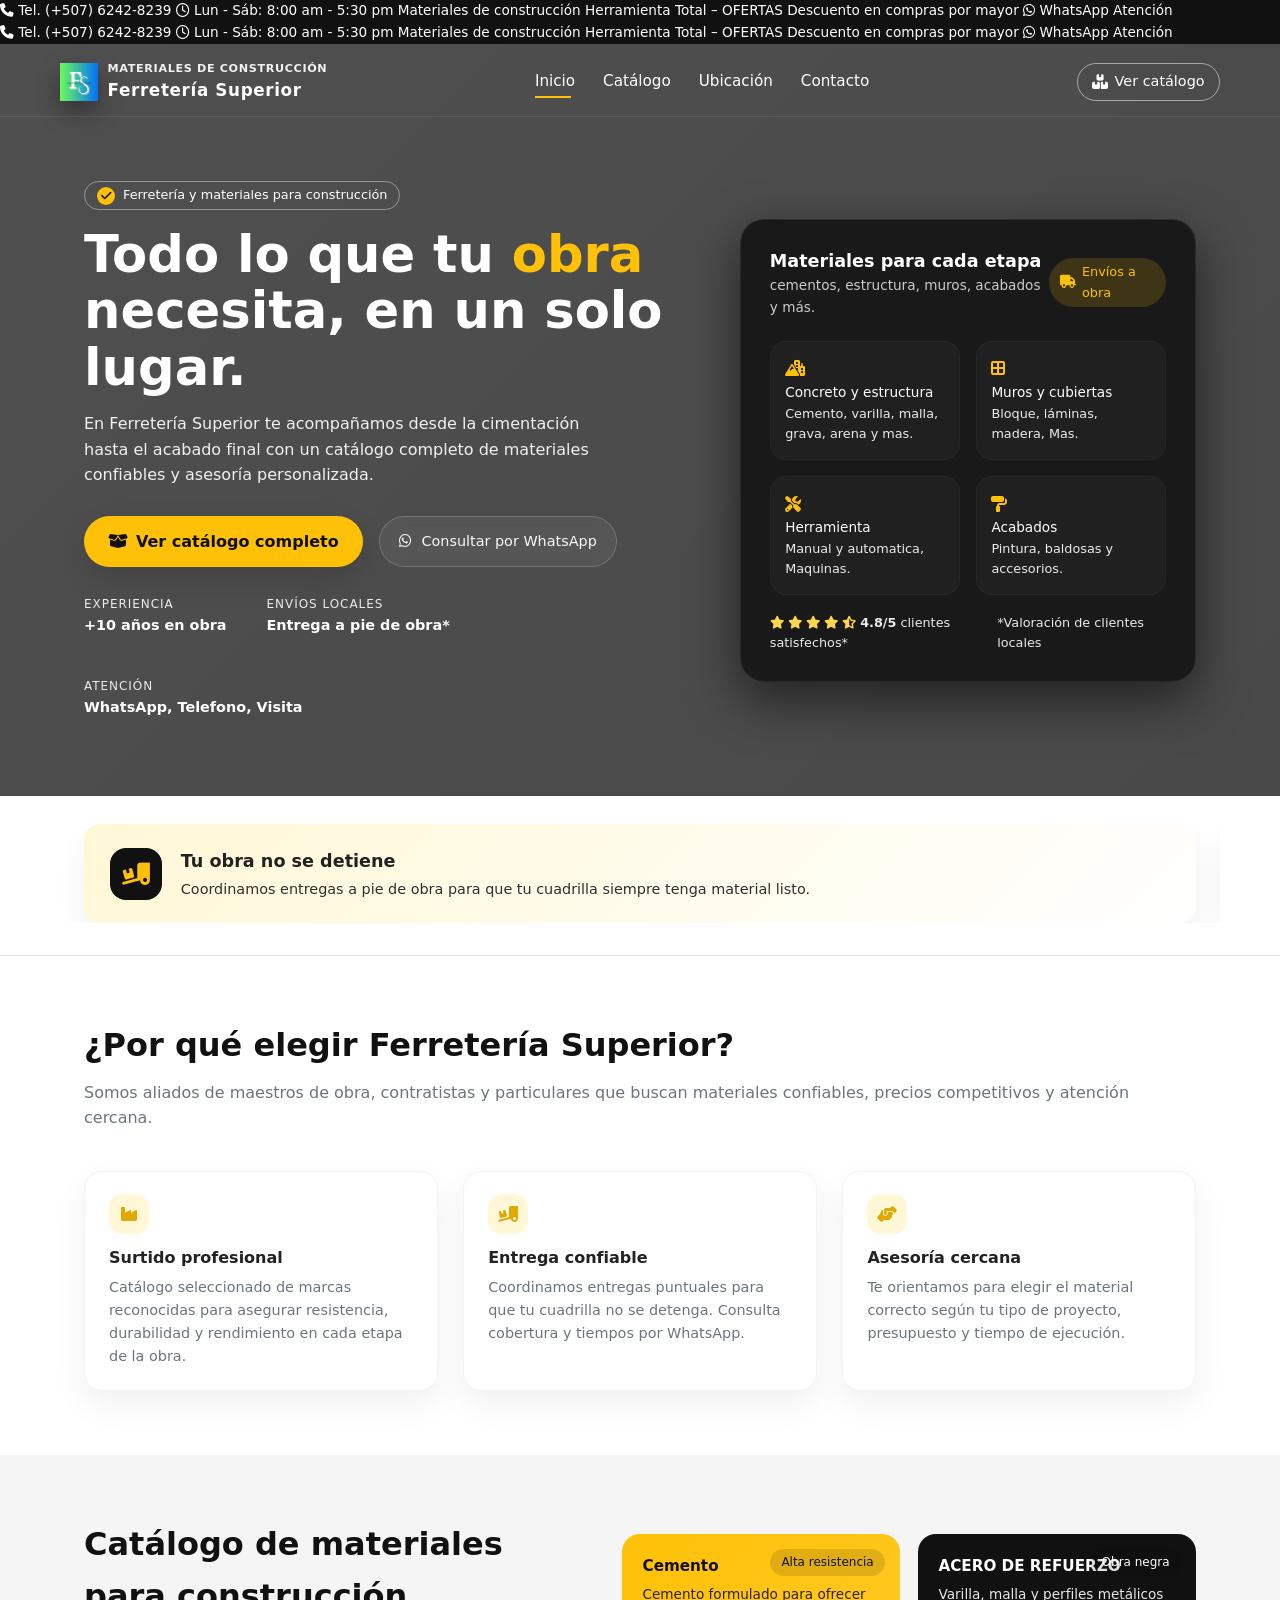
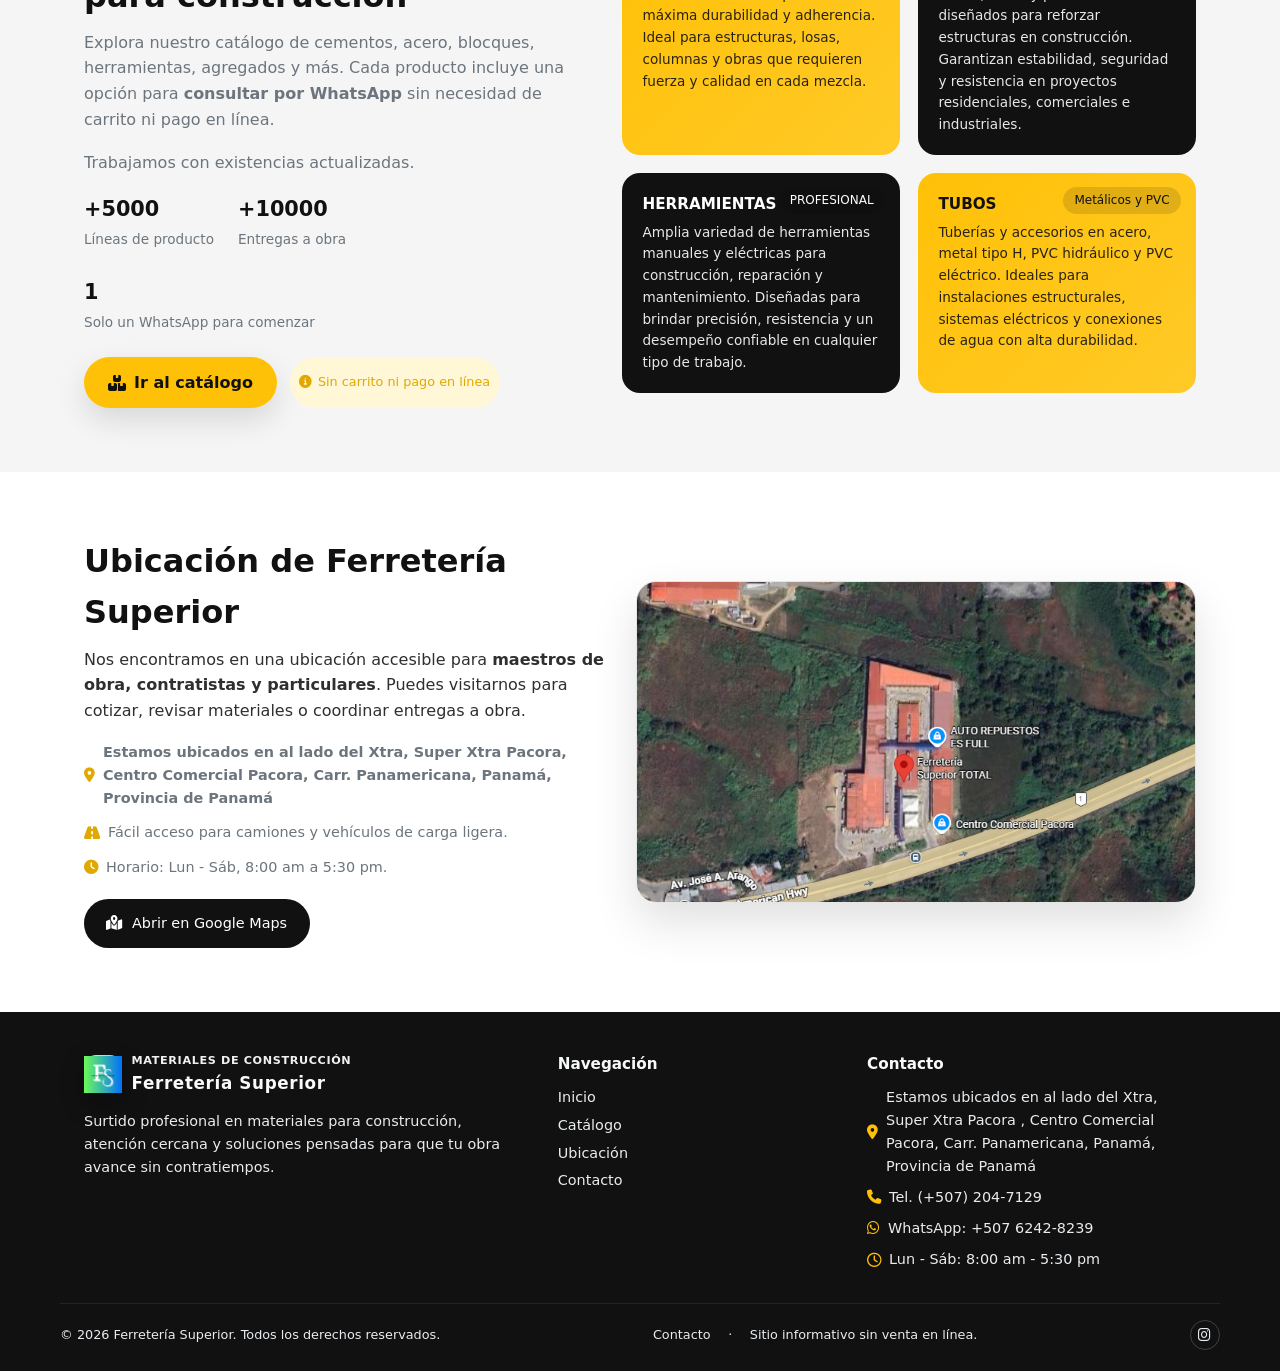
==== commit d064953c: "Add files via upload" ====
--- a/index.html
+++ b/index.html
@@ -60,27 +60,25 @@
       </div>
     </div>
 
-    <div class="top-bar">
-      <div class="container top-bar-inner">
-        <div class="top-bar-info">
-          <span>
-            <i class="fa-solid fa-phone"></i>
-            Tel. (+507) 6242-8239
-          </span>
-          <span>
-            <i class="fa-regular fa-clock"></i>
-            Lun - Sáb: 8:00 am - 5:30 pm
-          </span>
-        </div>
-        <div class="top-bar-cta">
-          <a
-            href="https://wa.me/62428239?text=Hola%20Ferreter%C3%ADa%20Superior%2C%20quiero%20informaci%C3%B3n%20sobre%20materiales%20de%20construcci%C3%B3n."
-            target="_blank"
-            rel="noopener"
-          >
-            <i class="fa-brands fa-whatsapp"></i>
-            Escríbenos por WhatsApp
-          </a>
+    <div class="top-bar scroller">
+      <div class="scroll-content">
+        <div class="inner-content">
+          <span><i class="fa-solid fa-phone"></i> Tel. (+507) 6242-8239</span>
+          <span><i class="fa-regular fa-clock"></i> Lun - Sáb: 8:00 am - 5:30 pm</span>
+          <span>Materiales de construcción</span>
+          <span>Herramienta Total – OFERTAS</span>
+          <span>Descuento en compras por mayor</span>
+          <span><i class="fa-brands fa-whatsapp"></i> WhatsApp Atención</span>
+        </div>
+    
+        <!-- SE DUPLICA PARA UN SCROLL PERFECTO -->
+        <div class="inner-content">
+          <span><i class="fa-solid fa-phone"></i> Tel. (+507) 6242-8239</span>
+          <span><i class="fa-regular fa-clock"></i> Lun - Sáb: 8:00 am - 5:30 pm</span>
+          <span>Materiales de construcción</span>
+          <span>Herramienta Total – OFERTAS</span>
+          <span>Descuento en compras por mayor</span>
+          <span><i class="fa-brands fa-whatsapp"></i> WhatsApp Atención</span>
         </div>
       </div>
     </div>
--- a/assets/css/styles.css
+++ b/assets/css/styles.css
@@ -1219,6 +1219,147 @@
   font-size: 0.8rem;
 }
 
+/* Home preloader (solo index) */
+.home-preloader {
+  position: fixed;
+  inset: 0;
+  background: radial-gradient(circle at top, #333333, #111111);
+  color: #ffffff;
+  display: flex;
+  align-items: center;
+  justify-content: center;
+  z-index: 9999;
+  transition: opacity 0.45s ease, visibility 0.45s ease;
+}
+
+.home-preloader.hidden {
+  opacity: 0;
+  visibility: hidden;
+  pointer-events: none;
+}
+
+.home-preloader-inner {
+  text-align: center;
+  max-width: 320px;
+}
+
+.home-preloader-icon {
+  width: 64px;
+  height: 64px;
+  border-radius: 18px;
+  margin: 0 auto 1rem;
+  background: linear-gradient(135deg, #ffc107, #ffb300);
+  display: flex;
+  align-items: center;
+  justify-content: center;
+  box-shadow: 0 18px 40px rgba(0, 0, 0, 0.4);
+  animation: preloader-bounce 1.2s infinite ease-in-out;
+}
+
+.home-preloader-icon i {
+  color: #111111;
+  font-size: 1.8rem;
+}
+
+.home-preloader-text {
+  font-size: 0.95rem;
+  margin-bottom: 0.9rem;
+}
+
+.home-preloader-bar {
+  width: 220px;
+  height: 4px;
+  border-radius: 999px;
+  background: rgba(255, 255, 255, 0.2);
+  margin: 0 auto;
+  overflow: hidden;
+}
+
+.home-preloader-bar-fill {
+  display: block;
+  height: 100%;
+  width: 40%;
+  background: #ffc107;
+  border-radius: inherit;
+  animation: preloader-bar 1.2s infinite ease-in-out;
+}
+
+@keyframes preloader-bounce {
+  0%,
+  100% {
+    transform: translateY(0);
+  }
+  50% {
+    transform: translateY(-8px);
+  }
+}
+
+@keyframes preloader-bar {
+  0% {
+    transform: translateX(-100%);
+  }
+  50% {
+    transform: translateX(20%);
+  }
+  100% {
+    transform: translateX(120%);
+  }
+}
+
+/* Home: banner scroller entre header y contenido */
+.home-banner-slider {
+  background: #ffffff;
+  border-bottom: 1px solid #e5e5e5;
+  padding: 1.8rem 0 2rem;
+}
+
+.home-banner-inner {
+  overflow: hidden;
+}
+
+.home-banner-track {
+  display: flex;
+  gap: 1.5rem;
+  transition: transform 0.6s ease;
+}
+
+.home-banner-slide {
+  min-width: 100%;
+  display: flex;
+  align-items: center;
+  gap: 1.2rem;
+  padding: 1.4rem 1.6rem;
+  border-radius: 16px;
+  background: linear-gradient(135deg, #fff7d6, #ffffff);
+  box-shadow: 0 14px 30px rgba(0, 0, 0, 0.06);
+}
+
+.home-banner-icon {
+  width: 52px;
+  height: 52px;
+  border-radius: 16px;
+  background: #111111;
+  display: inline-flex;
+  align-items: center;
+  justify-content: center;
+  color: #ffc107;
+  flex-shrink: 0;
+}
+
+.home-banner-icon i {
+  font-size: 1.4rem;
+}
+
+.home-banner-copy h2 {
+  font-size: 1.1rem;
+  margin-bottom: 0.2rem;
+}
+
+.home-banner-copy p {
+  font-size: 0.9rem;
+  color: var(--gray-dark);
+}
+
 /* Category bar (product detail) */
 .category-bar {
   background: #ffffff;
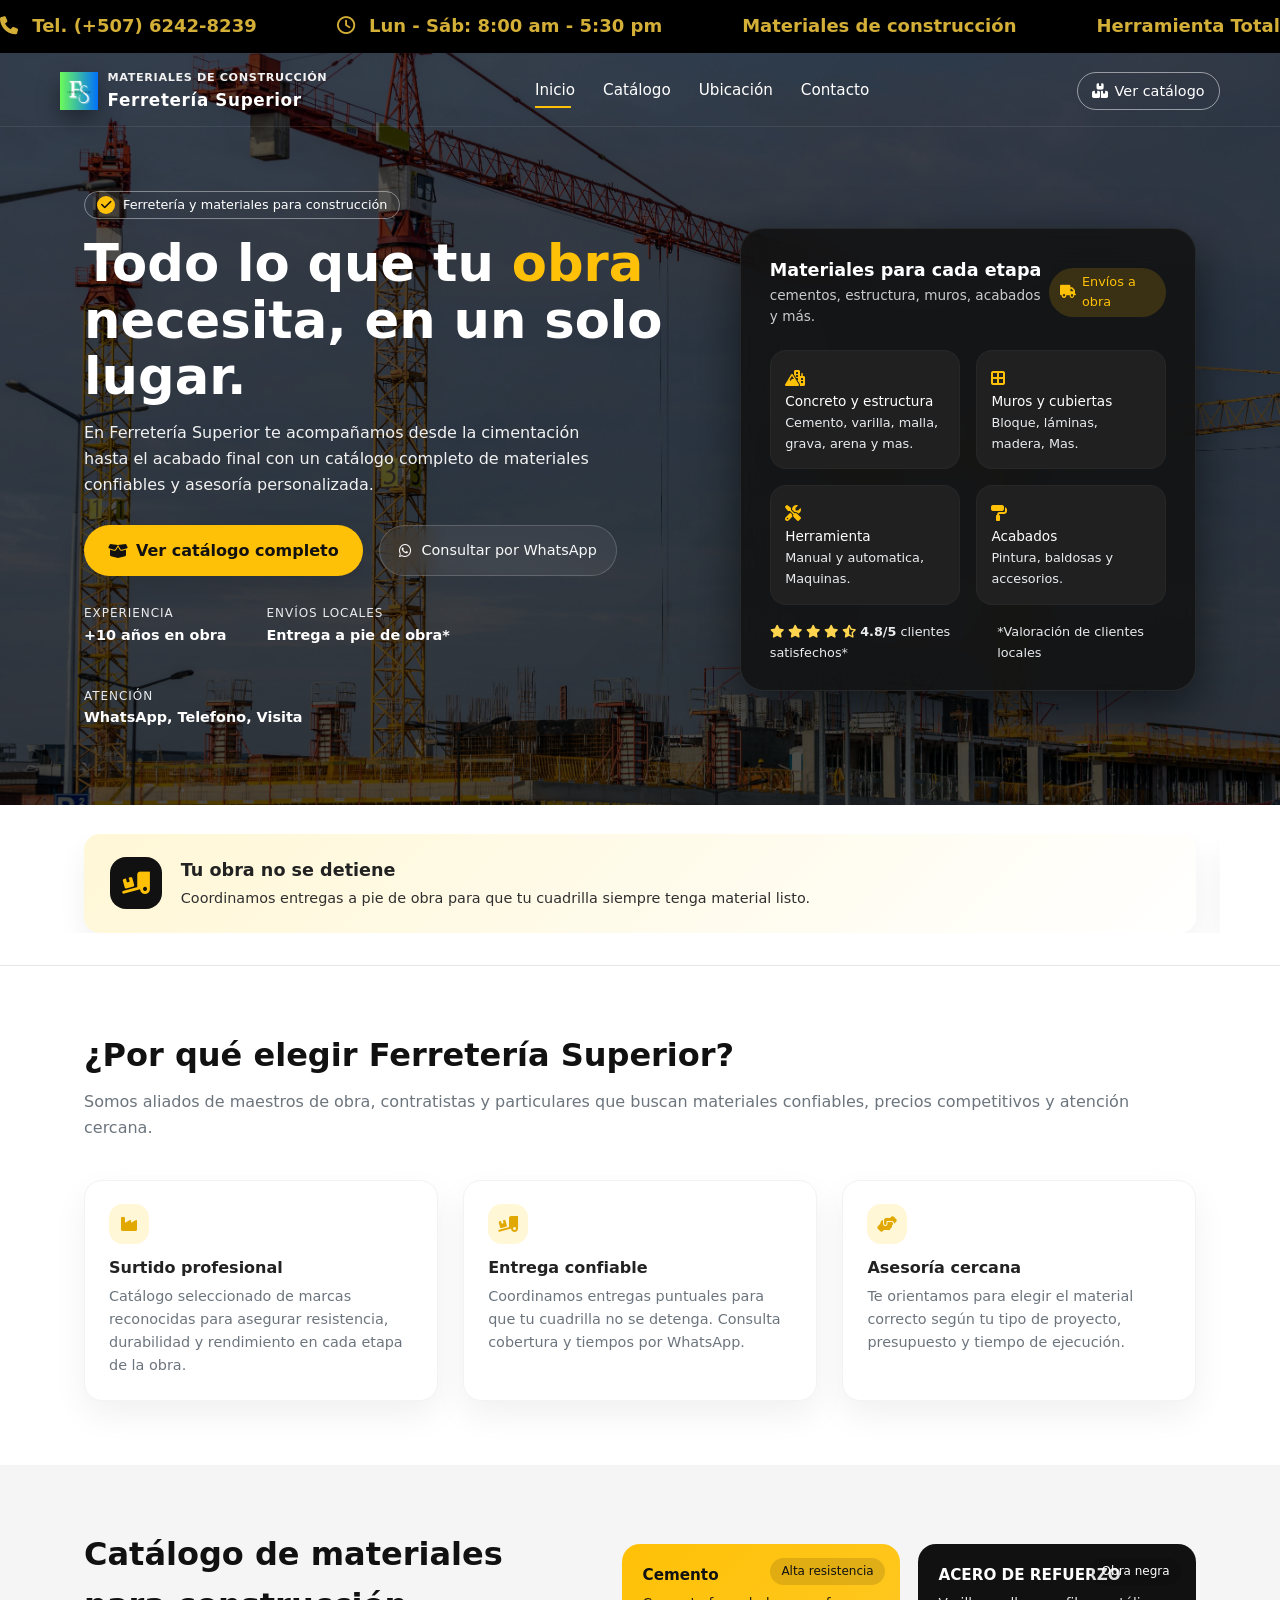
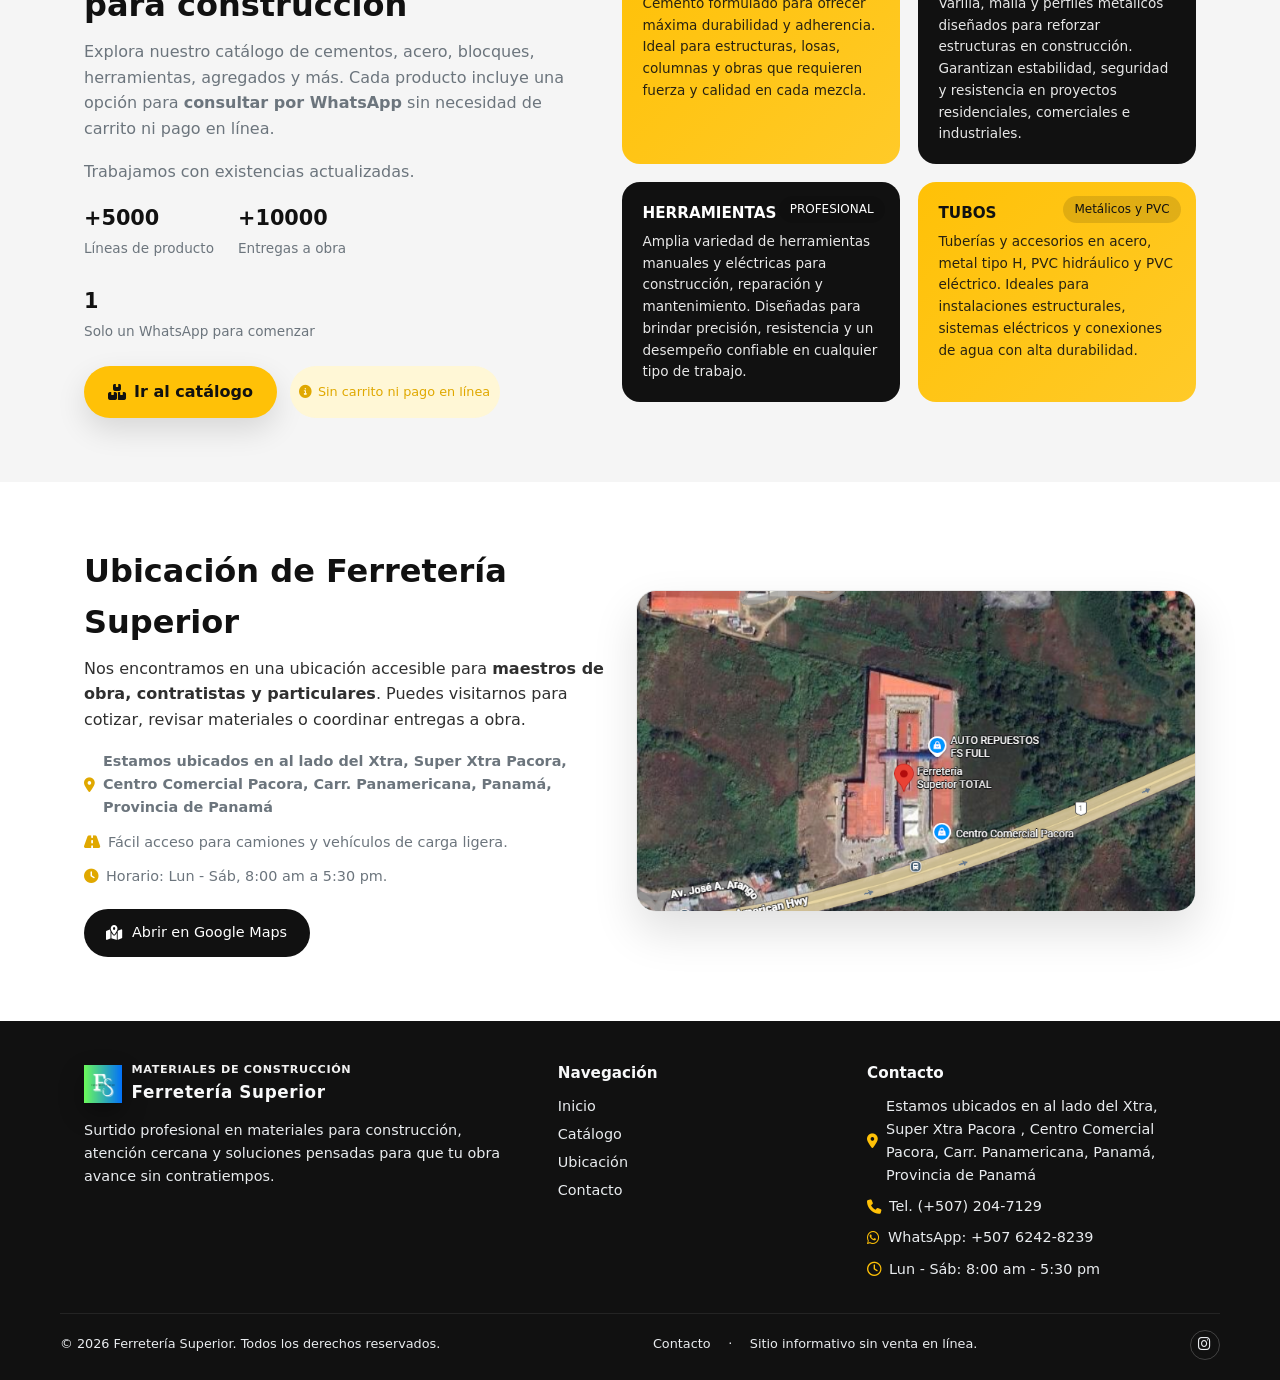
==== commit d7c8ce8e: "Add files via upload" ====
--- a/index.html
+++ b/index.html
@@ -7,6 +7,7 @@
       content="width=device-width, initial-scale=1.0"
     />
     <title>Ferretería Superior | Materiales para Construcción</title>
+    <link rel="icon" type="image/png" href="img\LOGO.png">
     <meta
       name="description"
       content="Ferretería Superior ofrece cemento, acero, block, tabique, agregados y más materiales para construcción. Catálogo profesional, atención por WhatsApp y ubicación clara."
--- a/assets/css/styles.css
+++ b/assets/css/styles.css
@@ -132,7 +132,7 @@
       rgba(0, 0, 0, 0.68),
       rgba(0, 0, 0, 0.7)
     ),
-    url("https://images.pexels.com/photos/5854194/pexels-photo-5854194.jpeg?auto=compress&cs=tinysrgb&w=1600")
+    url("BG_IMG_2.jpg")
       center/cover no-repeat;
   color: var(--white);
 }
@@ -1533,3 +1533,41 @@
   }
 }
 
+
+.scroller {
+  overflow: hidden;
+  background: #000;
+  padding: 12px 0;
+  white-space: nowrap;
+}
+
+.scroll-content {
+  display: flex;
+  width: max-content;
+  animation: scroll-infinite 20s linear infinite;
+}
+
+.inner-content {
+  display: flex;
+}
+
+.inner-content span {
+  margin-right: 80px;
+  font-size: 18px;
+  color: #d4af37; /* dorado */
+  font-weight: 600;
+}
+
+.inner-content i {
+  margin-right: 8px;
+}
+
+/* ANIMACIÓN INFINITA */
+@keyframes scroll-infinite {
+  0% {
+    transform: translateX(0);
+  }
+  100% {
+    transform: translateX(-50%);
+  }
+}
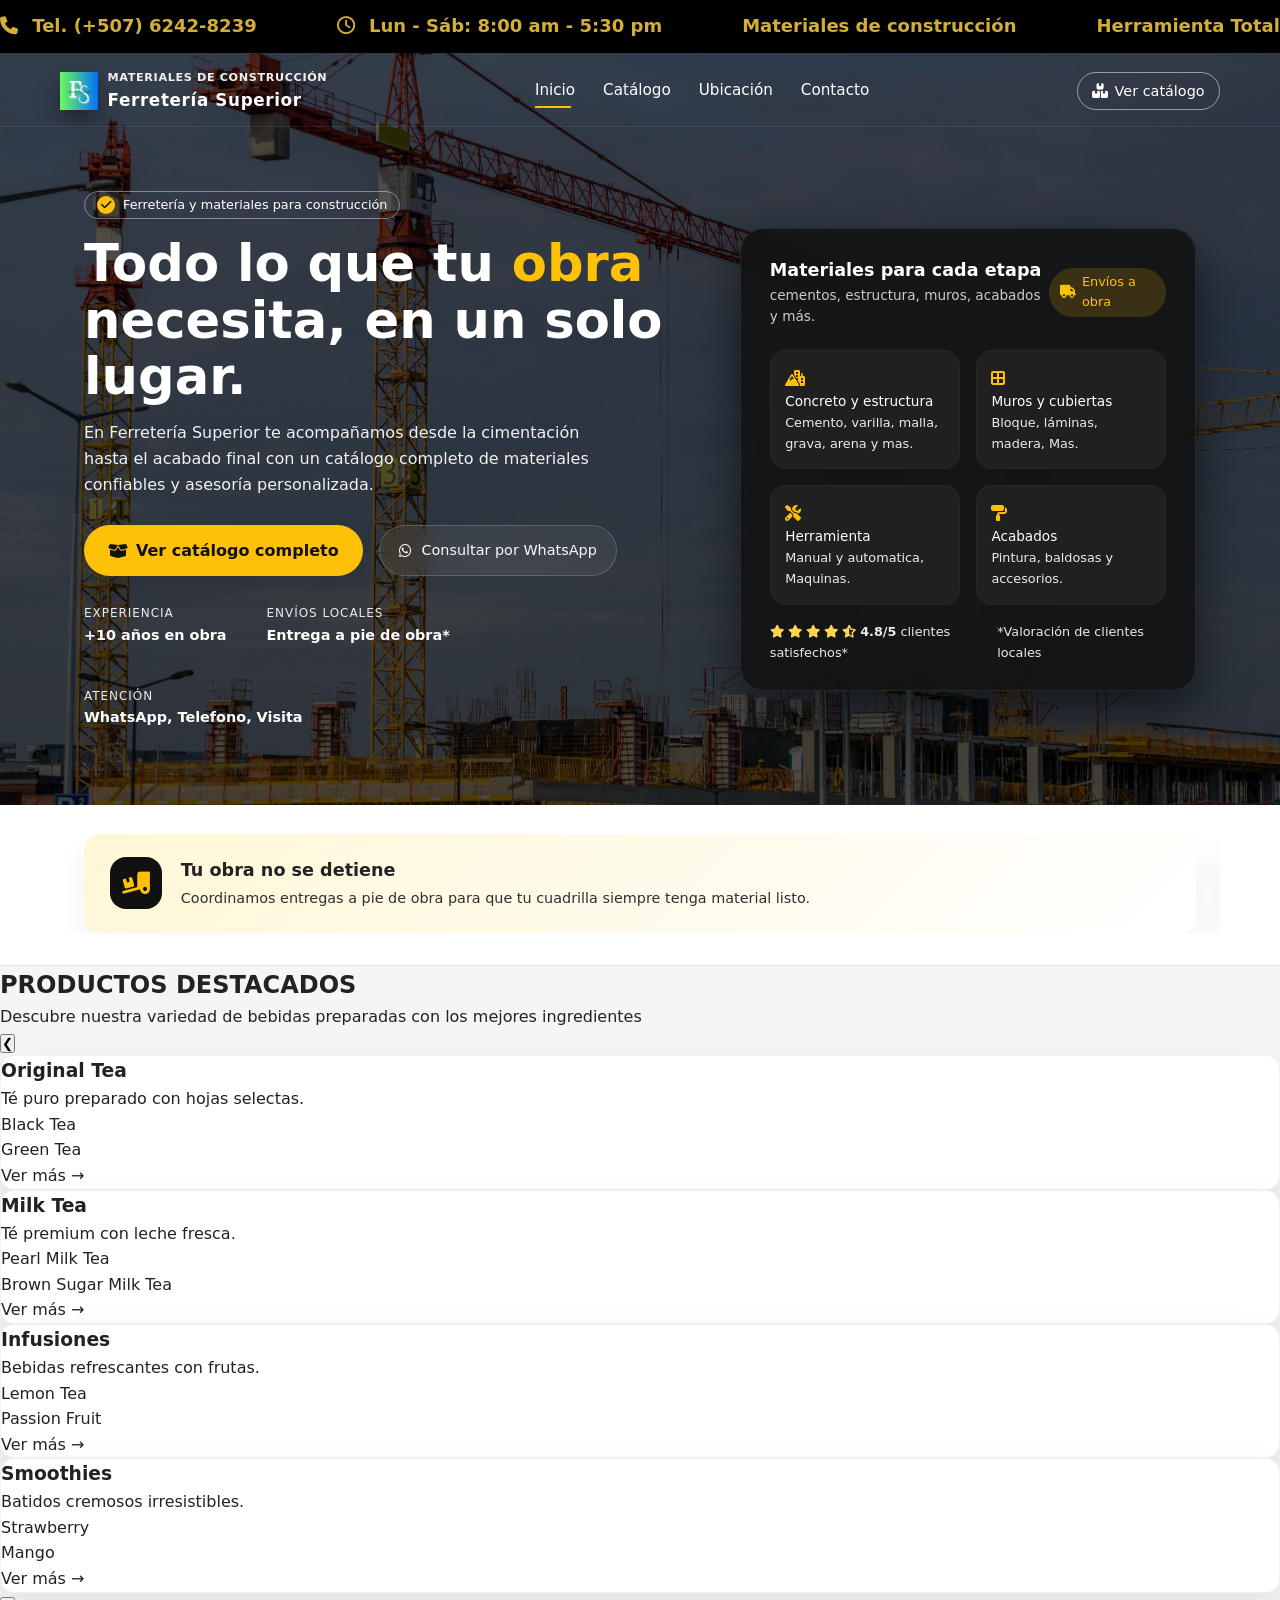
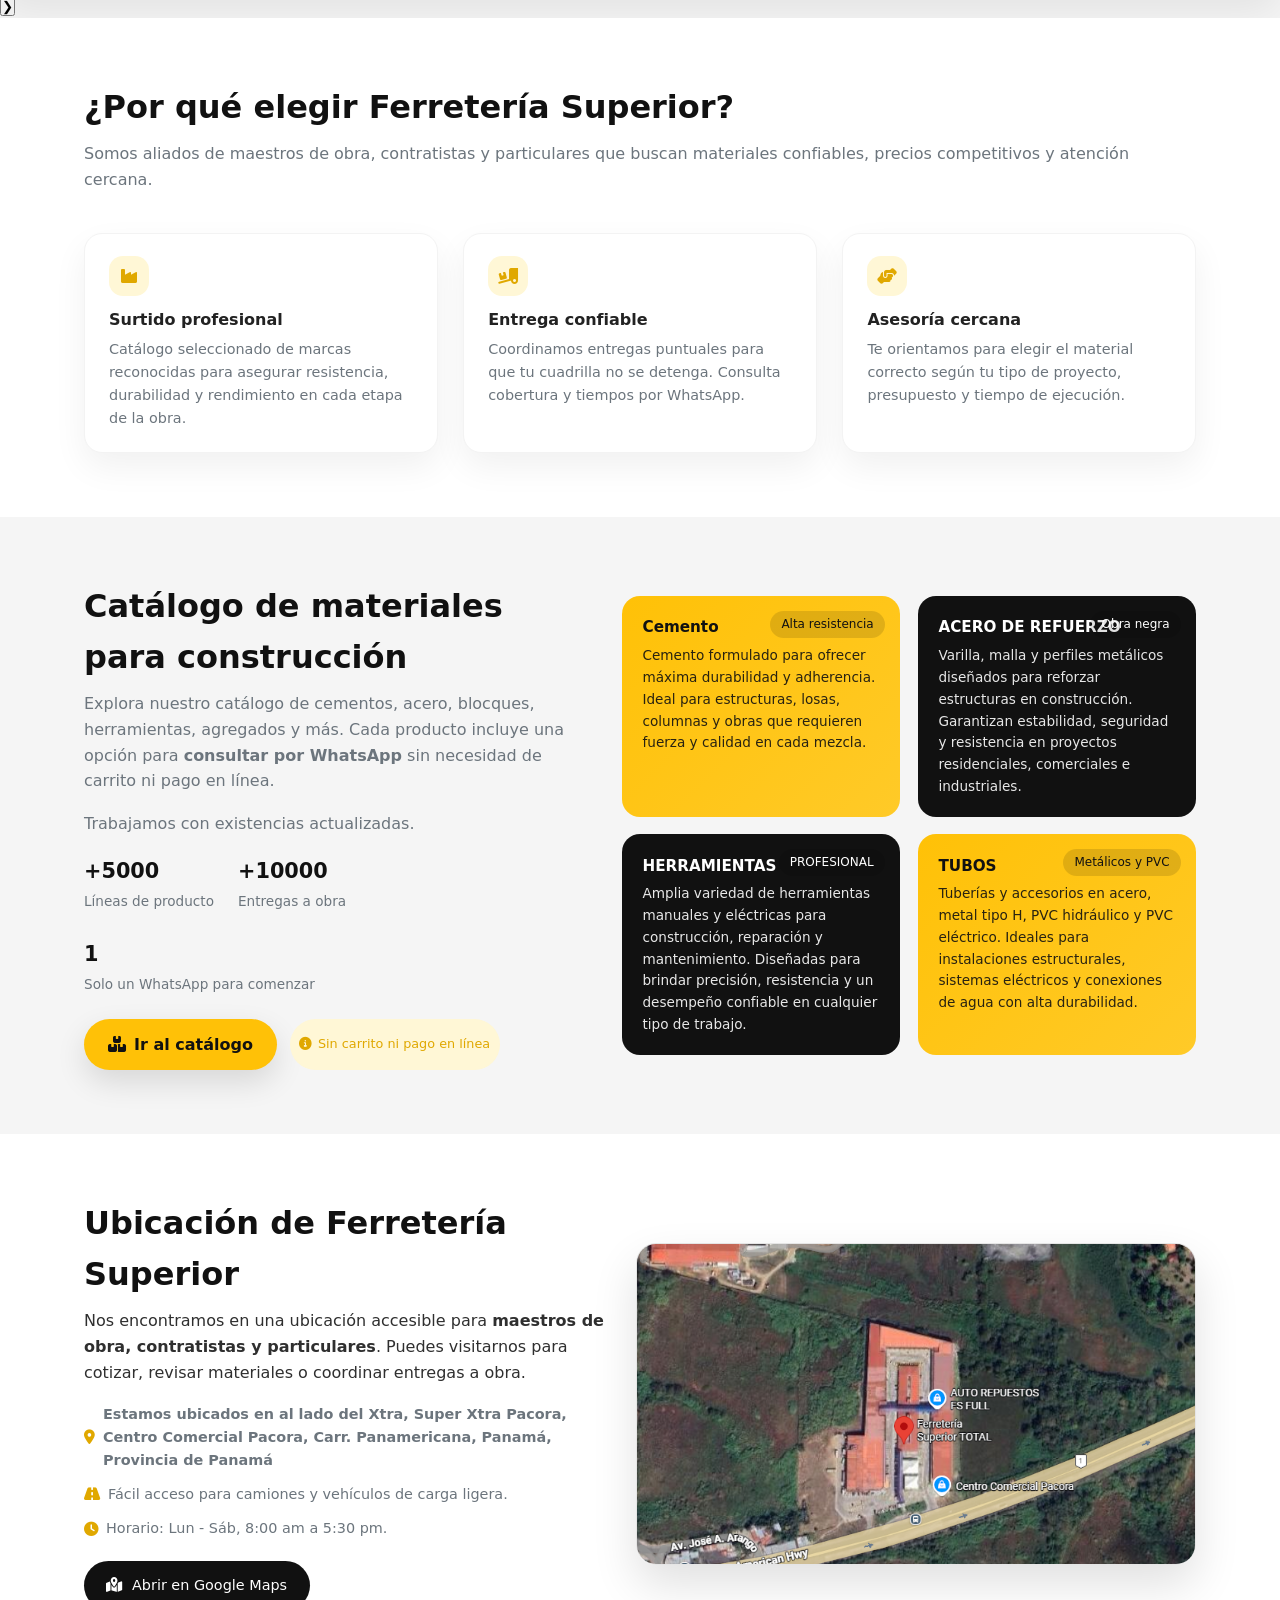
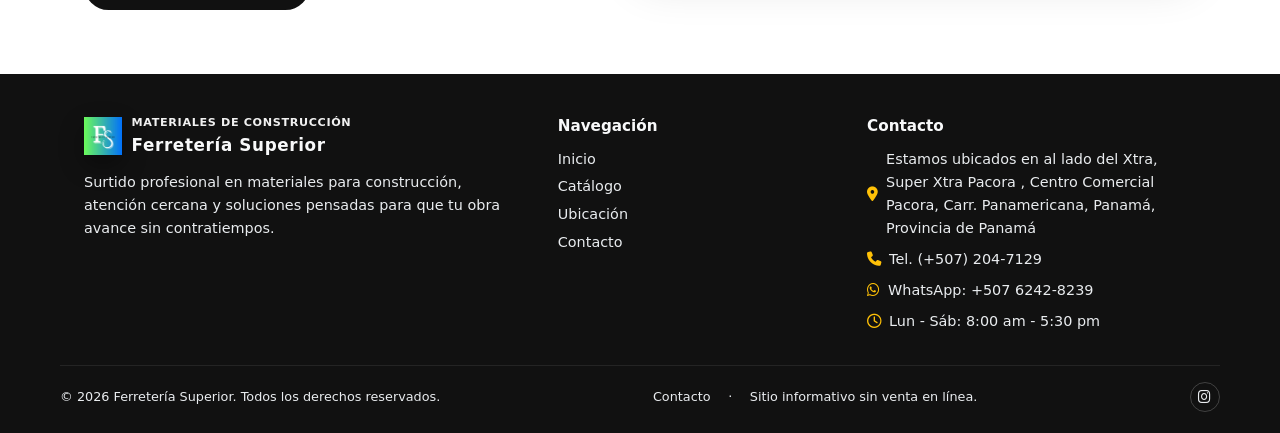
==== commit fbf62880: "Add files via upload" ====
--- a/index.html
+++ b/index.html
@@ -250,6 +250,81 @@
       </div>
     </section>
 
+    <!--SCROLLER PRODUCT SECTION-->
+    <section class="products">
+
+      <h2 class="title">PRODUCTOS DESTACADOS</h2>
+    
+      <p class="subtitle">
+        Descubre nuestra variedad de bebidas preparadas con los mejores ingredientes
+      </p>
+    
+      <div class="slider-wrapper">
+    
+        <button class="scroll-btn left" onclick="scrollProducts(-1)">❮</button>
+    
+        <div class="products-container" id="productSlider">
+    
+          <div class="product-card">
+            <div class="card-img tea"></div>
+            <div class="card-content">
+              <h3>Original Tea</h3>
+              <p>Té puro preparado con hojas selectas.</p>
+              <ul>
+                <li>Black Tea</li>
+                <li>Green Tea</li>
+              </ul>
+              <a href="#">Ver más →</a>
+            </div>
+          </div>
+    
+          <div class="product-card">
+            <div class="card-img milk"></div>
+            <div class="card-content">
+              <h3>Milk Tea</h3>
+              <p>Té premium con leche fresca.</p>
+              <ul>
+                <li>Pearl Milk Tea</li>
+                <li>Brown Sugar Milk Tea</li>
+              </ul>
+              <a href="#">Ver más →</a>
+            </div>
+          </div>
+    
+          <div class="product-card">
+            <div class="card-img infusion"></div>
+            <div class="card-content">
+              <h3>Infusiones</h3>
+              <p>Bebidas refrescantes con frutas.</p>
+              <ul>
+                <li>Lemon Tea</li>
+                <li>Passion Fruit</li>
+              </ul>
+              <a href="#">Ver más →</a>
+            </div>
+          </div>
+    
+          <div class="product-card">
+            <div class="card-img smoothie"></div>
+            <div class="card-content">
+              <h3>Smoothies</h3>
+              <p>Batidos cremosos irresistibles.</p>
+              <ul>
+                <li>Strawberry</li>
+                <li>Mango</li>
+              </ul>
+              <a href="#">Ver más →</a>
+            </div>
+          </div>
+    
+        </div>
+    
+        <button class="scroll-btn right" onclick="scrollProducts(1)">❯</button>
+    
+      </div>
+    
+    </section>
+
     <main>
       <section class="section features" aria-labelledby="beneficios-title">
         <div class="container">
